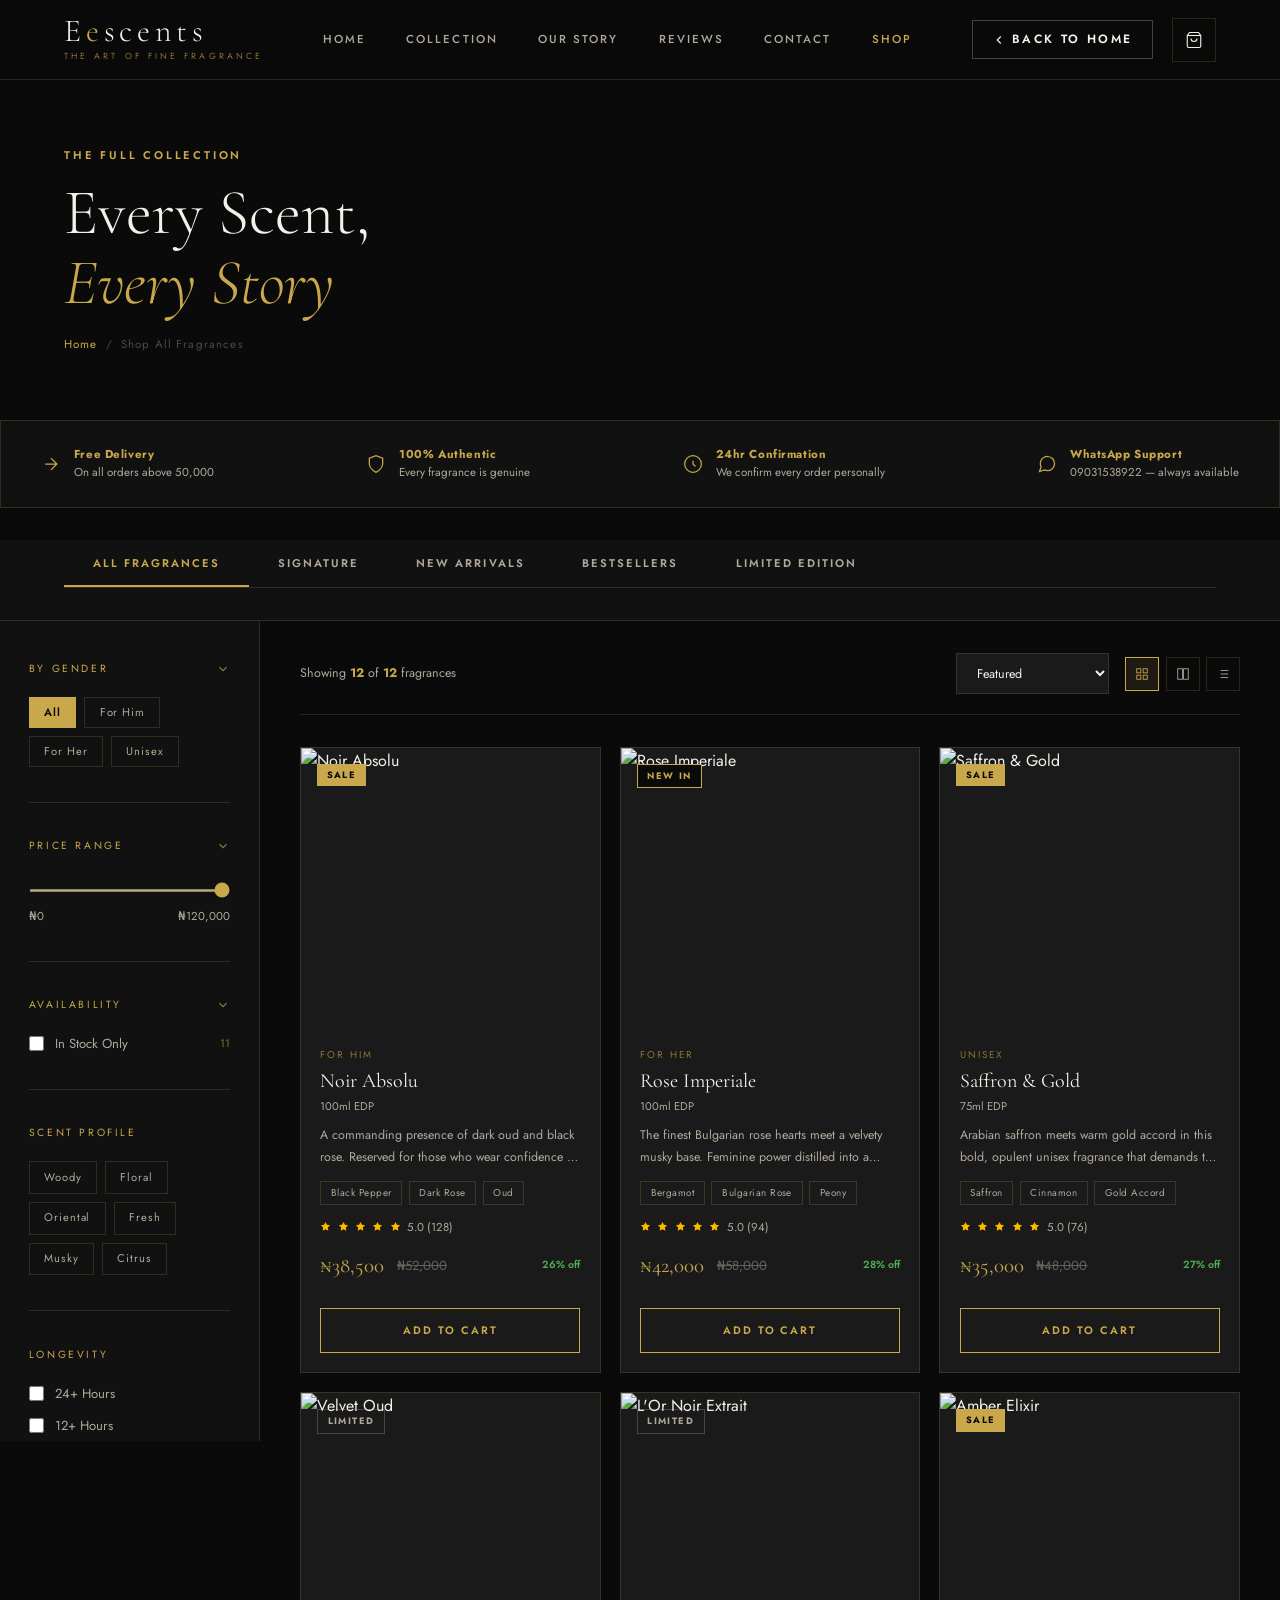
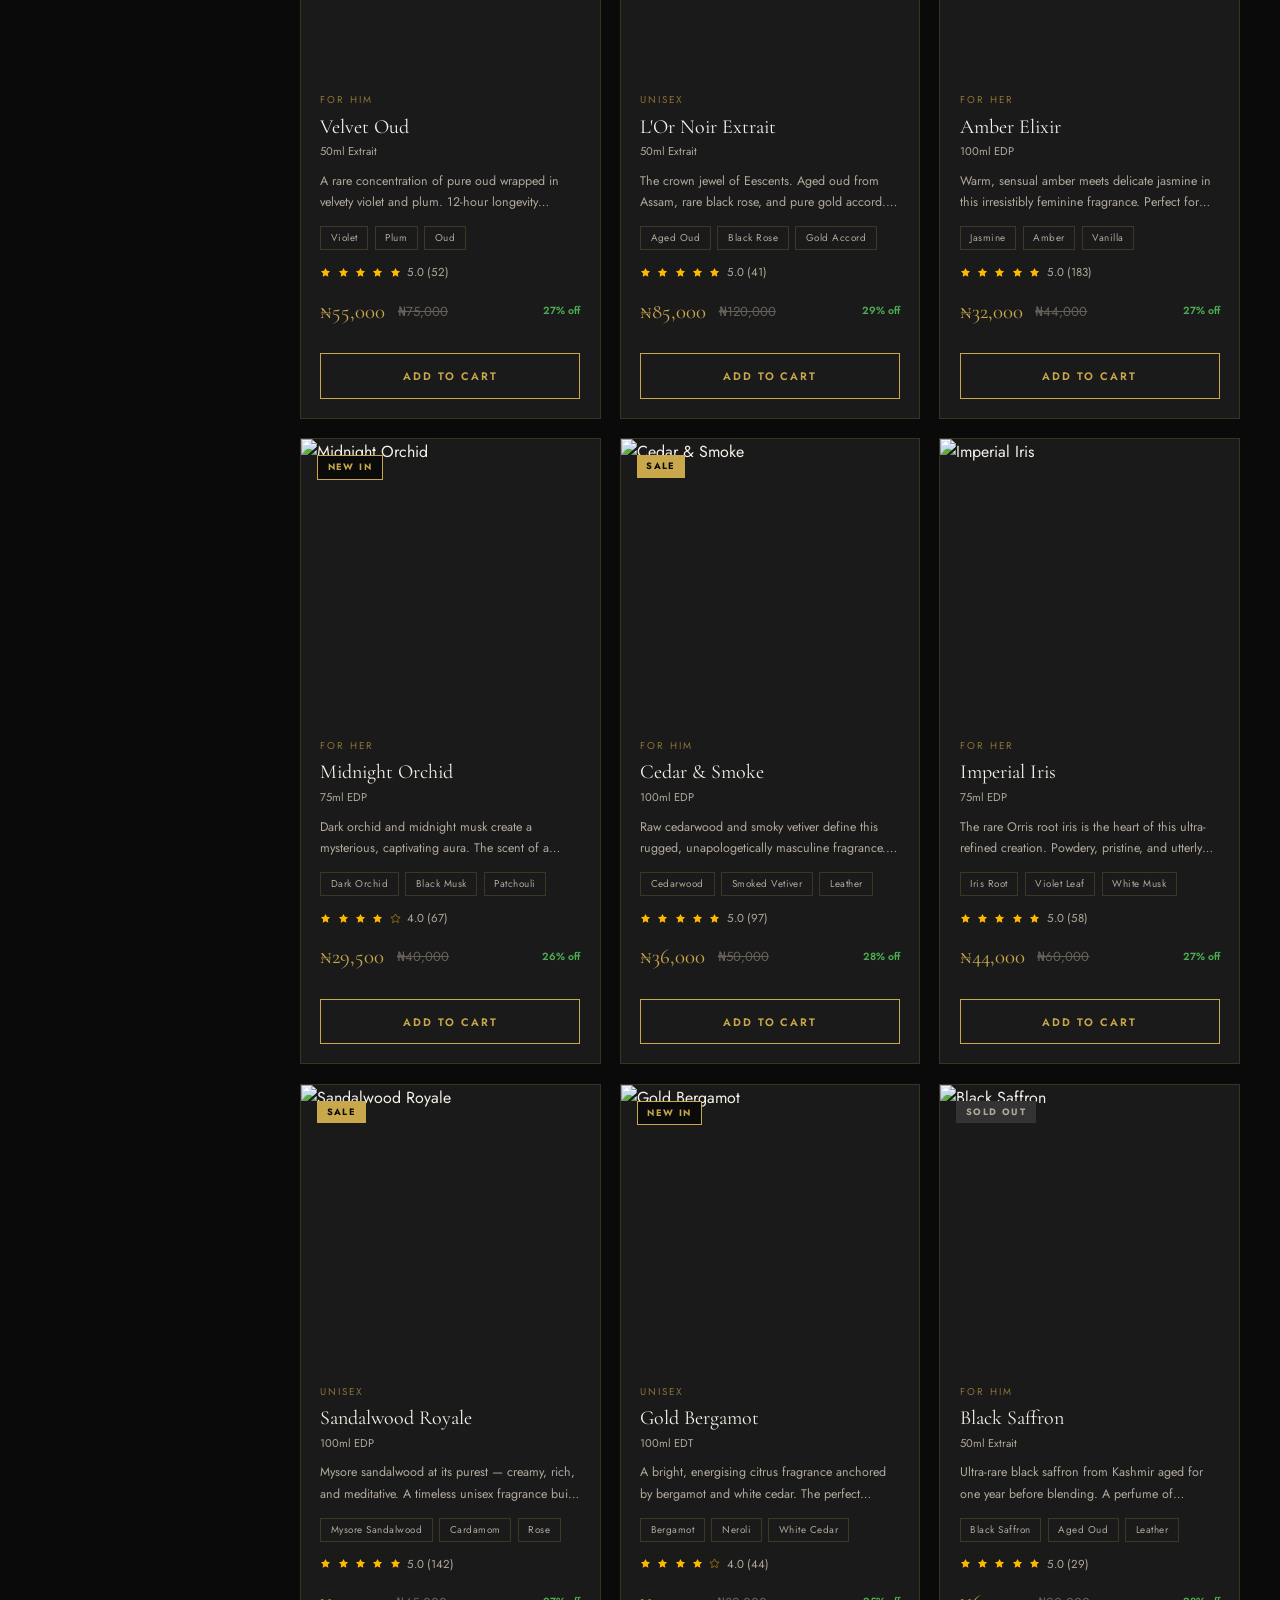
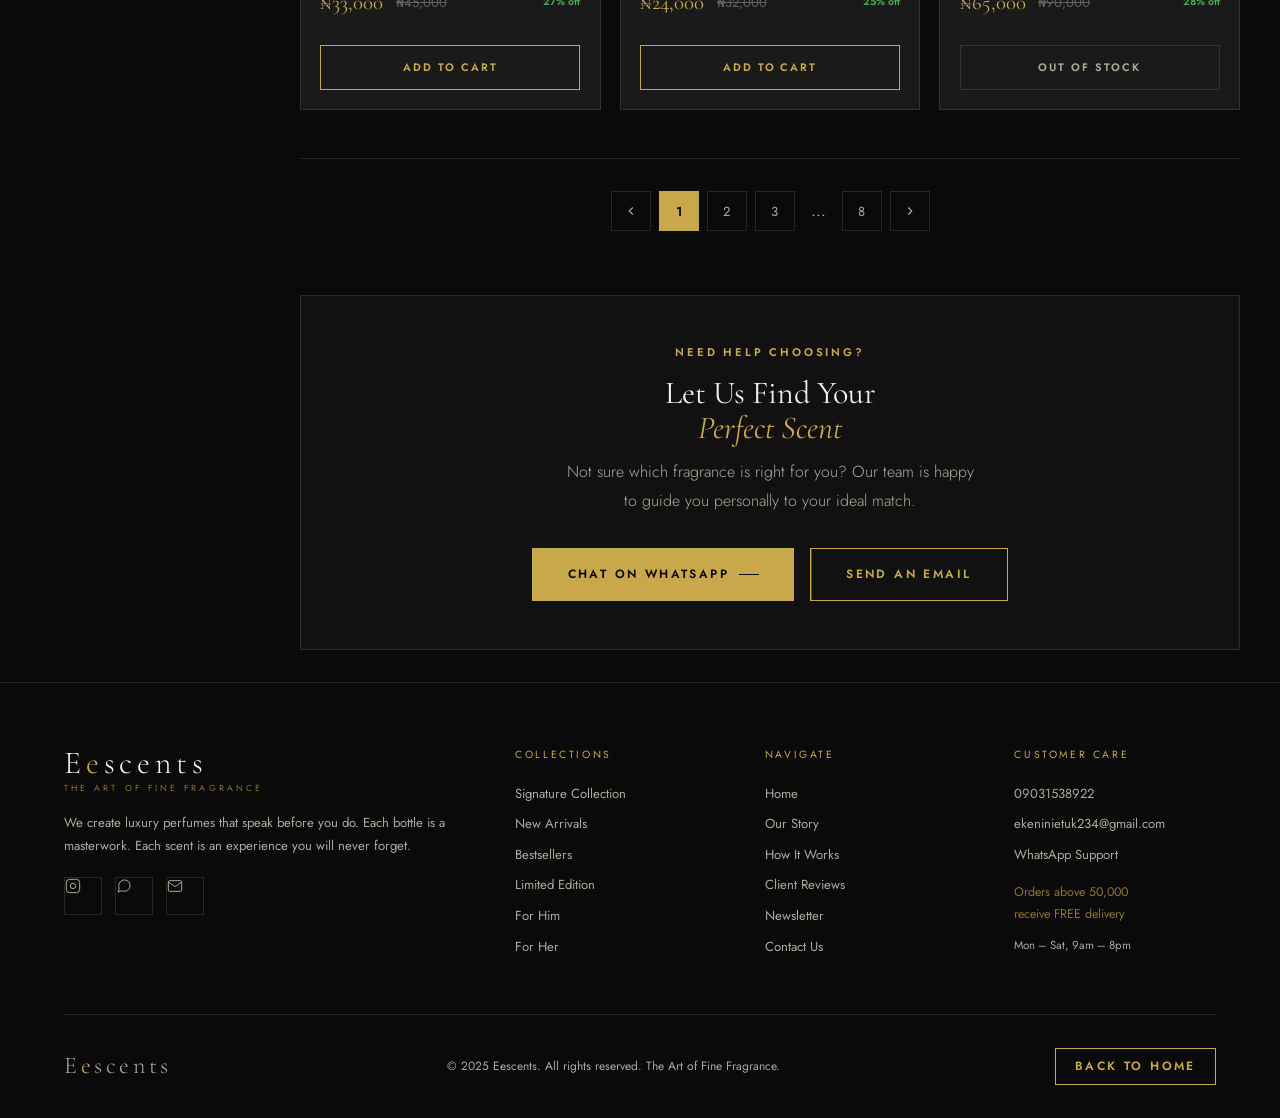
==== shop.html @ 3c784e1f "first commit" ====
<!DOCTYPE html>
<html lang="en">
<head>
  <meta charset="UTF-8">
  <meta name="viewport" content="width=device-width, initial-scale=1.0">
  <meta name="description" content="Shop Eescents — Browse our full collection of luxury perfumes. Filter by gender, collection, and price. Free delivery on orders above 50,000.">
  <title>Shop — Eescents Luxury Perfume House</title>
  <link rel="preconnect" href="https://fonts.googleapis.com">
  <link rel="stylesheet" href="style.css">
<link rel="stylesheet" href="shop.css">
</head>
<body>

<!-- ============================================================
  TOP NAVIGATION
  ============================================================ -->
<header class="shop-top-nav">
  <a href="index.html" class="nav-logo" style="text-decoration:none;">
    <div class="nav-logo-text">E<span>e</span>scents</div>
    <div class="nav-logo-tagline">The Art of Fine Fragrance</div>
  </a>

  <nav class="nav-links">
    <a href="index.html">Home</a>
    <a href="index.html#collection">Collection</a>
    <a href="index.html#about">Our Story</a>
    <a href="index.html#testimonials">Reviews</a>
    <a href="index.html#contact">Contact</a>
    <a href="shop.html" style="color:var(--gold);">Shop</a>
  </nav>

  <div class="nav-actions">
    <a href="index.html" class="btn btn-ghost" style="padding:0.55rem 1.2rem;">
      <span style="display:flex;align-items:center;gap:6px;">
        <svg style="width:14px;height:14px;stroke:currentColor;fill:none;stroke-width:2;" viewBox="0 0 24 24"><polyline points="15 18 9 12 15 6"/></svg>
        Back to Home
      </span>
    </a>
    <button class="cart-btn" aria-label="Open cart">
      <svg viewBox="0 0 24 24"><path d="M6 2L3 6v14a2 2 0 002 2h14a2 2 0 002-2V6l-3-4z"/><line x1="3" y1="6" x2="21" y2="6"/><path d="M16 10a4 4 0 01-8 0"/></svg>
      <span class="cart-count" id="cart-count-nav">0</span>
    </button>
    <button class="hamburger" id="hamburger" aria-label="Menu">
      <span></span><span></span><span></span>
    </button>
  </div>
</header>

<!-- Mobile Nav -->
<div class="mobile-nav-overlay" id="mobile-overlay"></div>
<nav class="mobile-nav" id="mobile-nav">
  <a href="index.html">Home</a>
  <a href="index.html#collection">Collection</a>
  <a href="index.html#about">Our Story</a>
  <a href="index.html#testimonials">Reviews</a>
  <a href="index.html#contact">Contact</a>
  <a href="index.html#newsletter">Newsletter</a>
</nav>

<!-- ============================================================
  SHOP HERO
  ============================================================ -->
<div class="shop-hero">
  <div class="shop-hero-img"></div>
  <div class="shop-hero-overlay"></div>
  <div class="shop-hero-content">
    <span class="label-text">The Full Collection</span>
    <h1 class="shop-hero-title">Every Scent,<br><em>Every Story</em></h1>
    <div class="breadcrumb">
      <a href="index.html">Home</a>
      <span>/</span>
      <span>Shop All Fragrances</span>
    </div>
  </div>
</div>

<!-- ============================================================
  PROMO STRIP
  ============================================================ -->
<div class="promo-strip reveal">
  <div class="promo-strip-item">
    <svg viewBox="0 0 24 24"><path d="M5 12h14M12 5l7 7-7 7"/></svg>
    <div>
      <strong>Free Delivery</strong>
      <span>On all orders above 50,000</span>
    </div>
  </div>
  <div class="promo-strip-item">
    <svg viewBox="0 0 24 24"><path d="M12 22s8-4 8-10V5l-8-3-8 3v7c0 6 8 10 8 10z"/></svg>
    <div>
      <strong>100% Authentic</strong>
      <span>Every fragrance is genuine</span>
    </div>
  </div>
  <div class="promo-strip-item">
    <svg viewBox="0 0 24 24"><circle cx="12" cy="12" r="10"/><path d="M12 8v4l3 3"/></svg>
    <div>
      <strong>24hr Confirmation</strong>
      <span>We confirm every order personally</span>
    </div>
  </div>
  <div class="promo-strip-item">
    <svg viewBox="0 0 24 24"><path d="M21 11.5a8.38 8.38 0 01-.9 3.8 8.5 8.5 0 01-7.6 4.7 8.38 8.38 0 01-3.8-.9L3 21l1.9-5.7a8.38 8.38 0 01-.9-3.8 8.5 8.5 0 014.7-7.6 8.38 8.38 0 013.8-.9h.5a8.48 8.48 0 018 8v.5z"/></svg>
    <div>
      <strong>WhatsApp Support</strong>
      <span>09031538922 — always available</span>
    </div>
  </div>
</div>

<!-- ============================================================
  COLLECTION TABS
  ============================================================ -->
<div style="padding:0 5%; background:var(--black-mid); border-bottom:1px solid var(--border);">
  <div class="collection-tabs">
    <button class="collection-tab active" data-col="all" onclick="setCollection('all')">All Fragrances</button>
    <button class="collection-tab" data-col="signature" onclick="setCollection('signature')">Signature</button>
    <button class="collection-tab" data-col="new" onclick="setCollection('new')">New Arrivals</button>
    <button class="collection-tab" data-col="bestsellers" onclick="setCollection('bestsellers')">Bestsellers</button>
    <button class="collection-tab" data-col="limited" onclick="setCollection('limited')">Limited Edition</button>
  </div>
</div>

<!-- ============================================================
  SHOP LAYOUT: SIDEBAR + MAIN
  ============================================================ -->
<div class="shop-layout">

  <!-- SIDEBAR FILTERS (Desktop) -->
  <aside class="shop-sidebar">

    <div class="filter-section">
      <div class="filter-title">
        By Gender
        <svg viewBox="0 0 24 24"><polyline points="6 9 12 15 18 9"/></svg>
      </div>
      <div class="filter-tags">
        <button class="filter-tag active" data-cat="all" onclick="setCategory('all')">All</button>
        <button class="filter-tag" data-cat="For Him" onclick="setCategory('For Him')">For Him</button>
        <button class="filter-tag" data-cat="For Her" onclick="setCategory('For Her')">For Her</button>
        <button class="filter-tag" data-cat="Unisex" onclick="setCategory('Unisex')">Unisex</button>
      </div>
    </div>

    <div class="filter-section">
      <div class="filter-title">
        Price Range
        <svg viewBox="0 0 24 24"><polyline points="6 9 12 15 18 9"/></svg>
      </div>
      <div class="price-range">
        <input type="range" id="price-range" min="0" max="120000" value="120000" step="1000">
        <div class="price-labels">
          <span>₦0</span>
          <span id="price-max-label">₦120,000</span>
        </div>
      </div>
    </div>

    <div class="filter-section">
      <div class="filter-title">
        Availability
        <svg viewBox="0 0 24 24"><polyline points="6 9 12 15 18 9"/></svg>
      </div>
      <div class="filter-list">
        <label class="filter-check">
          <input type="checkbox" id="filter-instock">
          In Stock Only
          <span class="count">11</span>
        </label>
      </div>
    </div>

    <div class="filter-section">
      <div class="filter-title">Scent Profile</div>
      <div class="filter-tags">
        <span class="filter-tag">Woody</span>
        <span class="filter-tag">Floral</span>
        <span class="filter-tag">Oriental</span>
        <span class="filter-tag">Fresh</span>
        <span class="filter-tag">Musky</span>
        <span class="filter-tag">Citrus</span>
      </div>
    </div>

    <div class="filter-section" style="border-bottom:none;">
      <div class="filter-title">Longevity</div>
      <div class="filter-list">
        <label class="filter-check"><input type="checkbox">24+ Hours</label>
        <label class="filter-check"><input type="checkbox">12+ Hours</label>
        <label class="filter-check"><input type="checkbox">8-12 Hours</label>
        <label class="filter-check"><input type="checkbox">4-8 Hours</label>
      </div>
    </div>

    <button class="clear-filters" onclick="resetFilters()">Clear All Filters</button>
  </aside>

  <!-- MAIN CONTENT -->
  <main class="shop-main">

    <!-- Toolbar -->
    <div class="shop-toolbar">
      <div style="display:flex;align-items:center;gap:1rem;">
        <button class="filter-toggle-btn" id="filter-toggle-btn">
          <svg viewBox="0 0 24 24"><line x1="4" y1="21" x2="4" y2="14"/><line x1="4" y1="10" x2="4" y2="3"/><line x1="12" y1="21" x2="12" y2="12"/><line x1="12" y1="8" x2="12" y2="3"/><line x1="20" y1="21" x2="20" y2="16"/><line x1="20" y1="12" x2="20" y2="3"/><line x1="1" y1="14" x2="7" y2="14"/><line x1="9" y1="8" x2="15" y2="8"/><line x1="17" y1="16" x2="23" y2="16"/></svg>
          Filters
        </button>
        <span class="results-count" id="results-count">Showing <strong>12</strong> fragrances</span>
      </div>
      <div class="toolbar-right">
        <select class="sort-select" id="sort-select">
          <option value="featured">Featured</option>
          <option value="price-asc">Price: Low to High</option>
          <option value="price-desc">Price: High to Low</option>
          <option value="rating">Top Rated</option>
          <option value="newest">Newest First</option>
        </select>
        <div class="view-toggle">
          <button class="view-btn active" data-view="grid" onclick="setViewMode('grid')" title="Grid view">
            <svg viewBox="0 0 24 24"><rect x="3" y="3" width="7" height="7"/><rect x="14" y="3" width="7" height="7"/><rect x="3" y="14" width="7" height="7"/><rect x="14" y="14" width="7" height="7"/></svg>
          </button>
          <button class="view-btn" data-view="two" onclick="setViewMode('two')" title="Two column">
            <svg viewBox="0 0 24 24"><rect x="3" y="3" width="8" height="18"/><rect x="13" y="3" width="8" height="18"/></svg>
          </button>
          <button class="view-btn" data-view="list" onclick="setViewMode('list')" title="List view">
            <svg viewBox="0 0 24 24"><line x1="8" y1="6" x2="21" y2="6"/><line x1="8" y1="12" x2="21" y2="12"/><line x1="8" y1="18" x2="21" y2="18"/><line x1="3" y1="6" x2="3.01" y2="6"/><line x1="3" y1="12" x2="3.01" y2="12"/><line x1="3" y1="18" x2="3.01" y2="18"/></svg>
          </button>
        </div>
      </div>
    </div>

    <!-- Product Grid -->
    <div class="shop-grid" id="shop-grid">
      <!-- Rendered by JS -->
    </div>

    <!-- Pagination -->
    <div class="pagination">
      <button class="page-btn arrow">
        <svg viewBox="0 0 24 24"><polyline points="15 18 9 12 15 6"/></svg>
      </button>
      <button class="page-btn active">1</button>
      <button class="page-btn">2</button>
      <button class="page-btn">3</button>
      <span style="color:var(--white-dim);padding:0 0.5rem;">...</span>
      <button class="page-btn">8</button>
      <button class="page-btn arrow">
        <svg viewBox="0 0 24 24"><polyline points="9 18 15 12 9 6"/></svg>
      </button>
    </div>

    <!-- Shop CTA Banner -->
    <div style="margin-top:4rem; background:var(--black-mid); border:1px solid var(--border); padding:3rem; text-align:center;" class="reveal">
      <span class="label-text" style="display:block;margin-bottom:0.8rem;">Need Help Choosing?</span>
      <h3 class="display-sm" style="margin-bottom:0.8rem;">Let Us Find Your<br><em style="font-style:italic;color:var(--gold);">Perfect Scent</em></h3>
      <p class="body-text" style="max-width:420px;margin:0 auto 2rem;">Not sure which fragrance is right for you? Our team is happy to guide you personally to your ideal match.</p>
      <div style="display:flex;gap:1rem;justify-content:center;flex-wrap:wrap;">
        <a href="https://wa.me/2349031538922" target="_blank" class="btn btn-gold btn-arrow"><span>Chat on WhatsApp</span></a>
        <a href="mailto:ekeninietuk234@gmail.com" class="btn btn-outline"><span>Send an Email</span></a>
      </div>
    </div>
  </main>
</div>

<!-- ============================================================
  MOBILE FILTER DRAWER
  ============================================================ -->
<div class="mobile-filter-overlay" id="mobile-filter-overlay"></div>
<div class="mobile-filter-drawer" id="mobile-filter-drawer">
  <button class="mobile-filter-close" id="mobile-filter-close">
    <svg viewBox="0 0 24 24"><line x1="18" y1="6" x2="6" y2="18"/><line x1="6" y1="6" x2="18" y2="18"/></svg>
  </button>

  <div class="filter-section">
    <div class="filter-title">By Gender</div>
    <div class="filter-tags">
      <button class="filter-tag active" data-cat="all" onclick="setCategory('all');closeMobileFilter()">All</button>
      <button class="filter-tag" data-cat="For Him" onclick="setCategory('For Him');closeMobileFilter()">For Him</button>
      <button class="filter-tag" data-cat="For Her" onclick="setCategory('For Her');closeMobileFilter()">For Her</button>
      <button class="filter-tag" data-cat="Unisex" onclick="setCategory('Unisex');closeMobileFilter()">Unisex</button>
    </div>
  </div>

  <div class="filter-section">
    <div class="filter-title">Price Range</div>
    <div class="price-range">
      <input type="range" min="0" max="120000" value="120000" step="1000"
        oninput="priceMax=+this.value;updatePriceLabel(+this.value);applyFilters()">
      <div class="price-labels">
        <span>₦0</span>
        <span id="price-max-label-mob">₦120,000</span>
      </div>
    </div>
  </div>

  <div class="filter-section">
    <div class="filter-title">Collection</div>
    <div class="filter-list">
      <label class="filter-check" onclick="setCollection('all');closeMobileFilter()">All Collections</label>
      <label class="filter-check" onclick="setCollection('signature');closeMobileFilter()">Signature</label>
      <label class="filter-check" onclick="setCollection('new');closeMobileFilter()">New Arrivals</label>
      <label class="filter-check" onclick="setCollection('bestsellers');closeMobileFilter()">Bestsellers</label>
      <label class="filter-check" onclick="setCollection('limited');closeMobileFilter()">Limited Edition</label>
    </div>
  </div>

  <button class="clear-filters" onclick="resetFilters();closeMobileFilter()">Clear All Filters</button>
  <button class="btn btn-gold" style="width:100%;margin-top:1rem;justify-content:center;" onclick="closeMobileFilter()">
    <span>View Results</span>
  </button>
</div>

<!-- ============================================================
  QUICK VIEW MODAL
  ============================================================ -->
<div class="quickview-overlay" id="quickview-overlay">
  <div class="quickview-box">
    <div class="quickview-img">
      <img id="qv-img" src="" alt="">
      <button class="quickview-close" id="quickview-close">
        <svg viewBox="0 0 24 24"><line x1="18" y1="6" x2="6" y2="18"/><line x1="6" y1="6" x2="18" y2="18"/></svg>
      </button>
    </div>
    <div class="quickview-info">
      <div class="quickview-category" id="qv-category"></div>
      <h2 class="quickview-name" id="qv-name"></h2>
      <div style="font-size:0.72rem;color:var(--white-dim);" id="qv-size"></div>
      <p class="quickview-desc" id="qv-desc"></p>

      <div>
        <div class="quickview-notes-title" style="margin-bottom:0.6rem;">Scent Notes</div>
        <div class="quickview-notes" id="qv-notes"></div>
      </div>

      <div style="display:flex;gap:2rem;font-size:0.78rem;color:var(--white-dim);">
        <div><strong style="color:var(--gold-dim);display:block;font-size:0.62rem;letter-spacing:0.15em;text-transform:uppercase;margin-bottom:0.2rem;">Longevity</strong><span id="qv-longevity"></span></div>
        <div><strong style="color:var(--gold-dim);display:block;font-size:0.62rem;letter-spacing:0.15em;text-transform:uppercase;margin-bottom:0.2rem;">Sillage</strong><span id="qv-sillage"></span></div>
      </div>

      <div id="qv-rating" style="display:flex;align-items:center;gap:4px;"></div>

      <div class="quickview-price-row">
        <span class="quickview-price" id="qv-price"></span>
        <span class="quickview-old-price" id="qv-old-price"></span>
        <span style="font-size:0.7rem;color:#4caf50;font-weight:600;" id="qv-discount"></span>
      </div>

      <div class="quickview-actions">
        <button id="qv-add-btn" class="btn btn-gold btn-arrow" style="width:100%;justify-content:center;"><span>Add to Cart</span></button>
        <a href="index.html#contact" class="btn btn-ghost" style="width:100%;justify-content:center;"><span>Ask About This Fragrance</span></a>
      </div>
    </div>
  </div>
</div>

<!-- ============================================================
  FOOTER
  ============================================================ -->
<footer>
  <div class="footer-top">
    <div class="footer-col">
      <div class="nav-logo" style="margin-bottom:1rem;">
        <div class="nav-logo-text">E<span>e</span>scents</div>
        <div class="nav-logo-tagline">The Art of Fine Fragrance</div>
      </div>
      <p>We create luxury perfumes that speak before you do. Each bottle is a masterwork. Each scent is an experience you will never forget.</p>
      <div class="footer-social" style="margin-top:1.2rem;">
        <a href="#" class="social-icon" aria-label="Instagram">
          <svg viewBox="0 0 24 24" style="width:16px;height:16px;stroke:var(--white-dim);fill:none;stroke-width:1.5;"><rect x="2" y="2" width="20" height="20" rx="5"/><path d="M16 11.37A4 4 0 1112.63 8 4 4 0 0116 11.37z"/><line x1="17.5" y1="6.5" x2="17.51" y2="6.5"/></svg>
        </a>
        <a href="https://wa.me/2349031538922" class="social-icon" aria-label="WhatsApp" target="_blank">
          <svg viewBox="0 0 24 24" style="width:16px;height:16px;stroke:var(--white-dim);fill:none;stroke-width:1.5;"><path d="M21 11.5a8.38 8.38 0 01-.9 3.8 8.5 8.5 0 01-7.6 4.7 8.38 8.38 0 01-3.8-.9L3 21l1.9-5.7a8.38 8.38 0 01-.9-3.8 8.5 8.5 0 014.7-7.6 8.38 8.38 0 013.8-.9h.5a8.48 8.48 0 018 8v.5z"/></svg>
        </a>
        <a href="mailto:ekeninietuk234@gmail.com" class="social-icon" aria-label="Email">
          <svg viewBox="0 0 24 24" style="width:16px;height:16px;stroke:var(--white-dim);fill:none;stroke-width:1.5;"><path d="M4 4h16c1.1 0 2 .9 2 2v12c0 1.1-.9 2-2 2H4c-1.1 0-2-.9-2-2V6c0-1.1.9-2 2-2z"/><polyline points="22,6 12,13 2,6"/></svg>
        </a>
      </div>
    </div>

    <div class="footer-col">
      <div class="footer-col-title">Collections</div>
      <a href="#" onclick="setCollection('signature')">Signature Collection</a>
      <a href="#" onclick="setCollection('new')">New Arrivals</a>
      <a href="#" onclick="setCollection('bestsellers')">Bestsellers</a>
      <a href="#" onclick="setCollection('limited')">Limited Edition</a>
      <a href="#" onclick="setCategory('For Him')">For Him</a>
      <a href="#" onclick="setCategory('For Her')">For Her</a>
    </div>

    <div class="footer-col">
      <div class="footer-col-title">Navigate</div>
      <a href="index.html">Home</a>
      <a href="index.html#about">Our Story</a>
      <a href="index.html#how-it-works">How It Works</a>
      <a href="index.html#testimonials">Client Reviews</a>
      <a href="index.html#newsletter">Newsletter</a>
      <a href="index.html#contact">Contact Us</a>
    </div>

    <div class="footer-col">
      <div class="footer-col-title">Customer Care</div>
      <a href="tel:09031538922">09031538922</a>
      <a href="mailto:ekeninietuk234@gmail.com">ekeninietuk234@gmail.com</a>
      <a href="https://wa.me/2349031538922" target="_blank">WhatsApp Support</a>
      <p style="margin-top:1rem;font-size:0.78rem;color:var(--gold-dim);">Orders above 50,000<br>receive FREE delivery</p>
      <p style="margin-top:0.6rem;font-size:0.72rem;color:var(--white-dim);">Mon – Sat, 9am – 8pm</p>
    </div>
  </div>

  <div class="footer-bottom">
    <span class="footer-logo-text">E<span>e</span>scents</span>
    <span>© 2025 Eescents. All rights reserved. The Art of Fine Fragrance.</span>
    <a href="index.html" class="btn btn-outline" style="padding:0.5rem 1.2rem;"><span>Back to Home</span></a>
  </div>
</footer>

<!-- ============================================================
  CART DRAWER
  ============================================================ -->
<div class="cart-overlay" id="cart-overlay"></div>
<div class="cart-drawer" id="cart-drawer">
  <div class="cart-header">
    <h2 class="cart-title">Your Cart</h2>
    <button class="cart-close" id="cart-close">
      <svg viewBox="0 0 24 24"><line x1="18" y1="6" x2="6" y2="18"/><line x1="6" y1="6" x2="18" y2="18"/></svg>
    </button>
  </div>
  <div class="cart-items" id="cart-items">
    <div class="cart-empty" id="cart-empty">
      Your cart is empty.<br>
      <span style="color:var(--gold);font-size:0.85rem;margin-top:0.5rem;display:inline-block;">Browse the collection above</span>
    </div>
  </div>
  <div class="cart-footer" id="cart-footer" style="display:none;">
    <div class="cart-subtotal">
      <span>Subtotal</span>
      <span id="cart-subtotal-val">₦0</span>
    </div>
    <div class="cart-total">
      <span class="cart-total-label">Total</span>
      <span class="cart-total-val" id="cart-total-val">₦0</span>
    </div>
    <div class="free-delivery-note" id="free-delivery-note" style="display:none;">
      Free delivery applied on this order
    </div>
    <button class="cart-checkout-btn" id="cart-checkout-btn">Proceed to Checkout</button>
  </div>
</div>

<!-- ============================================================
  CHECKOUT MODAL
  ============================================================ -->
<div class="modal-overlay" id="checkout-modal">
  <div class="modal-box">
    <div class="modal-header">
      <h2 class="modal-title">Complete Your Order</h2>
      <button class="modal-close" id="modal-close">
        <svg viewBox="0 0 24 24"><line x1="18" y1="6" x2="6" y2="18"/><line x1="6" y1="6" x2="18" y2="18"/></svg>
      </button>
    </div>
    <div class="modal-body">
      <div class="modal-section-title">Order Summary</div>
      <div class="modal-order-list" id="modal-order-list"></div>

      <div class="modal-section-title" style="margin-top:1.5rem;">Your Details</div>
      <div class="form-group" style="margin-bottom:1rem;">
        <label>Full Name *</label>
        <input type="text" id="checkout-name" placeholder="Your full name">
      </div>
      <div class="form-group" style="margin-bottom:1rem;">
        <label>Phone Number *</label>
        <input type="tel" id="checkout-phone" placeholder="e.g. 08012345678">
      </div>
      <div class="form-group" style="margin-bottom:1rem;">
        <label>State / Location *</label>
        <input type="text" id="checkout-location" placeholder="e.g. Lagos, Abuja, Port Harcourt">
      </div>
      <div class="form-group" style="margin-bottom:1.5rem;">
        <label>Delivery Address *</label>
        <textarea id="checkout-address" placeholder="Your full delivery address" style="min-height:80px;"></textarea>
      </div>

      <div class="modal-section-title">Payment Information</div>
      <div class="payment-box">
        <div class="payment-box-title">Transfer Payment To</div>
        <div class="payment-detail">Bank: <strong>Moniepoint</strong></div>
        <div class="payment-detail">Account Number: <strong>9031538922</strong></div>
        <div class="payment-detail">Account Name: <strong>David Isaac Akpan</strong></div>
        <p class="payment-note">After completing your transfer, click the button below. We will contact you immediately to confirm payment and arrange delivery.</p>
      </div>

      <button class="whatsapp-btn" id="submit-order-btn">
        <svg viewBox="0 0 24 24" xmlns="http://www.w3.org/2000/svg"><path d="M17.472 14.382c-.297-.149-1.758-.867-2.03-.967-.273-.099-.471-.148-.67.15-.197.297-.767.966-.94 1.164-.173.199-.347.223-.644.075-.297-.15-1.255-.463-2.39-1.475-.883-.788-1.48-1.761-1.653-2.059-.173-.297-.018-.458.13-.606.134-.133.298-.347.446-.52.149-.174.198-.298.298-.497.099-.198.05-.371-.025-.52-.075-.149-.669-1.612-.916-2.207-.242-.579-.487-.5-.669-.51-.173-.008-.371-.01-.57-.01-.198 0-.52.074-.792.372-.272.297-1.04 1.016-1.04 2.479 0 1.462 1.065 2.875 1.213 3.074.149.198 2.096 3.2 5.077 4.487.709.306 1.262.489 1.694.625.712.227 1.36.195 1.871.118.571-.085 1.758-.719 2.006-1.413.248-.694.248-1.289.173-1.413-.074-.124-.272-.198-.57-.347m-5.421 7.403h-.004a9.87 9.87 0 01-5.031-1.378l-.361-.214-3.741.982.998-3.648-.235-.374a9.86 9.86 0 01-1.51-5.26c.001-5.45 4.436-9.884 9.888-9.884 2.64 0 5.122 1.03 6.988 2.898a9.825 9.825 0 012.893 6.994c-.003 5.45-4.437 9.884-9.885 9.884m8.413-18.297A11.815 11.815 0 0012.05 0C5.495 0 .16 5.335.157 11.892c0 2.096.547 4.142 1.588 5.945L.057 24l6.305-1.654a11.882 11.882 0 005.683 1.448h.005c6.554 0 11.89-5.335 11.893-11.893a11.821 11.821 0 00-3.48-8.413z"/></svg>
        I Have Paid — Submit Order via WhatsApp
      </button>
    </div>
  </div>
</div>

<!-- BACK TO TOP -->
<button id="back-to-top" aria-label="Back to top">
  <svg viewBox="0 0 24 24"><polyline points="18 15 12 9 6 15"/></svg>
</button>

<script src="shop.js"></script>
<script>
  // Mobile nav (shared with index)
  const hamburger = document.getElementById('hamburger');
  const mobileNav = document.getElementById('mobile-nav');
  const mobileOverlay = document.getElementById('mobile-overlay');
  hamburger?.addEventListener('click', () => {
    hamburger.classList.toggle('open');
    mobileNav?.classList.toggle('open');
    mobileOverlay?.classList.toggle('show');
    document.body.style.overflow = mobileNav?.classList.contains('open') ? 'hidden' : '';
  });
  mobileOverlay?.addEventListener('click', () => {
    hamburger.classList.remove('open');
    mobileNav?.classList.remove('open');
    mobileOverlay?.classList.remove('show');
    document.body.style.overflow = '';
  });
</script>
</body>
</html>
---- style.css ----
/* ============================================================
   EESCENTS — LUXURY PERFUME BRAND
   Primary: #0A0A0A | Accent: #C9A84C
   Fonts: Cormorant Garamond (display) + Jost (body)
   ============================================================ */

@import url('https://fonts.googleapis.com/css2?family=Cormorant+Garamond:ital,wght@0,300;0,400;0,500;0,600;0,700;1,300;1,400;1,600&family=Jost:wght@300;400;500;600&display=swap');

/* ============================================================
   CSS VARIABLES
   ============================================================ */
:root {
  --black: #0A0A0A;
  --black-mid: #111111;
  --black-light: #1A1A1A;
  --black-surface: #222222;
  --gold: #C9A84C;
  --gold-light: #E2C97E;
  --gold-dim: #8C7235;
  --white: #F5F0E8;
  --white-dim: #B0A89A;
  --border: rgba(201,168,76,0.18);
  --border-hover: rgba(201,168,76,0.45);
  --font-display: 'Cormorant Garamond', Georgia, serif;
  --font-body: 'Jost', sans-serif;
  --transition: all 0.4s cubic-bezier(0.25, 0.46, 0.45, 0.94);
  --transition-fast: all 0.2s ease;
  --shadow: 0 20px 60px rgba(0,0,0,0.6);
  --shadow-gold: 0 0 40px rgba(201,168,76,0.15);
  --radius: 2px;
}

/* ============================================================
   RESET & BASE
   ============================================================ */
*, *::before, *::after { margin: 0; padding: 0; box-sizing: border-box; }

html { scroll-behavior: smooth; font-size: 16px; }

body {
  font-family: var(--font-body);
  background: var(--black);
  color: var(--white);
  overflow-x: hidden;
  cursor: none;
  line-height: 1.6;
}

a { color: inherit; text-decoration: none; }
img { display: block; max-width: 100%; }
button { cursor: none; font-family: var(--font-body); border: none; background: none; }
input, textarea { font-family: var(--font-body); }
ul { list-style: none; }

::selection { background: var(--gold); color: var(--black); }

/* ============================================================
   CUSTOM CURSOR
   ============================================================ */
.cursor-dot {
  width: 6px; height: 6px;
  background: var(--gold);
  border-radius: 50%;
  position: fixed; top: 0; left: 0;
  pointer-events: none; z-index: 9999;
  transform: translate(-50%, -50%);
  transition: width 0.2s, height 0.2s, background 0.2s;
}
.cursor-ring {
  width: 32px; height: 32px;
  border: 1px solid rgba(201,168,76,0.5);
  border-radius: 50%;
  position: fixed; top: 0; left: 0;
  pointer-events: none; z-index: 9998;
  transform: translate(-50%, -50%);
  transition: width 0.3s, height 0.3s, border-color 0.3s;
  transition: transform 0.1s linear;
}
body:hover .cursor-dot { opacity: 1; }
.cursor-expand .cursor-ring { width: 48px; height: 48px; border-color: var(--gold); }
.cursor-expand .cursor-dot { width: 4px; height: 4px; }

/* ============================================================
   SCROLLBAR
   ============================================================ */
::-webkit-scrollbar { width: 3px; }
::-webkit-scrollbar-track { background: var(--black); }
::-webkit-scrollbar-thumb { background: var(--gold-dim); }

/* ============================================================
   TYPOGRAPHY
   ============================================================ */
h1, h2, h3, h4 { font-family: var(--font-display); font-weight: 400; line-height: 1.1; }

.display-xl { font-size: clamp(3.5rem, 8vw, 7rem); letter-spacing: -0.02em; }
.display-lg { font-size: clamp(2.5rem, 5vw, 4.5rem); letter-spacing: -0.01em; }
.display-md { font-size: clamp(1.8rem, 3.5vw, 3rem); }
.display-sm { font-size: clamp(1.4rem, 2.5vw, 2.2rem); }

.label-text {
  font-family: var(--font-body);
  font-size: 0.7rem;
  font-weight: 600;
  letter-spacing: 0.25em;
  text-transform: uppercase;
  color: var(--gold);
}
.body-text { font-size: 1rem; font-weight: 300; color: var(--white-dim); line-height: 1.8; }
.body-text-sm { font-size: 0.875rem; font-weight: 300; color: var(--white-dim); }

/* ============================================================
   GOLD LINE ACCENT
   ============================================================ */
.gold-line {
  width: 60px; height: 1px;
  background: linear-gradient(90deg, var(--gold), transparent);
  display: block; margin-bottom: 1.5rem;
}
.gold-line-center {
  width: 60px; height: 1px;
  background: var(--gold);
  display: block; margin: 0 auto 1.5rem;
}

/* ============================================================
   BUTTONS
   ============================================================ */
.btn {
  display: inline-flex; align-items: center; gap: 10px;
  font-family: var(--font-body);
  font-size: 0.75rem; font-weight: 600;
  letter-spacing: 0.2em; text-transform: uppercase;
  padding: 1rem 2.2rem;
  transition: var(--transition);
  position: relative; overflow: hidden;
  cursor: none;
}

.btn-gold {
  background: var(--gold);
  color: var(--black);
}
.btn-gold::before {
  content: '';
  position: absolute; inset: 0;
  background: var(--gold-light);
  transform: translateX(-100%);
  transition: transform 0.4s cubic-bezier(0.25, 0.46, 0.45, 0.94);
}
.btn-gold:hover::before { transform: translateX(0); }
.btn-gold:hover { color: var(--black); transform: translateY(-2px); box-shadow: 0 12px 40px rgba(201,168,76,0.35); }
.btn-gold span { position: relative; z-index: 1; }

.btn-outline {
  background: transparent;
  color: var(--gold);
  border: 1px solid var(--gold);
}
.btn-outline::before {
  content: '';
  position: absolute; inset: 0;
  background: var(--gold);
  transform: translateX(-100%);
  transition: transform 0.4s cubic-bezier(0.25, 0.46, 0.45, 0.94);
}
.btn-outline:hover::before { transform: translateX(0); }
.btn-outline:hover { color: var(--black); transform: translateY(-2px); }
.btn-outline span { position: relative; z-index: 1; }

.btn-ghost {
  background: transparent;
  color: var(--white);
  border: 1px solid rgba(245,240,232,0.25);
}
.btn-ghost:hover { border-color: var(--gold); color: var(--gold); transform: translateY(-2px); }

.btn-arrow::after {
  content: '';
  display: inline-block;
  width: 20px; height: 1px;
  background: currentColor;
  transition: width 0.3s ease;
  position: relative; z-index: 1;
}
.btn-arrow:hover::after { width: 30px; }

/* ============================================================
   NAVIGATION
   ============================================================ */
#navbar {
  position: fixed; top: 0; left: 0; width: 100%; z-index: 1000;
  padding: 1.4rem 5%;
  display: flex; align-items: center; justify-content: space-between;
  transition: var(--transition);
}
#navbar.scrolled {
  background: rgba(10,10,10,0.97);
  padding: 1rem 5%;
  border-bottom: 1px solid var(--border);
  backdrop-filter: blur(12px);
}

.nav-logo {
  display: flex; flex-direction: column; align-items: flex-start;
}
.nav-logo-text {
  font-family: var(--font-display);
  font-size: 2rem;
  font-weight: 300;
  letter-spacing: 0.15em;
  color: var(--white);
  line-height: 1;
}
.nav-logo-text span { color: var(--gold); }
.nav-logo-tagline {
  font-family: var(--font-body);
  font-size: 0.55rem;
  letter-spacing: 0.35em;
  text-transform: uppercase;
  color: var(--gold-dim);
  margin-top: 2px;
}

.nav-links {
  display: flex; align-items: center; gap: 2.5rem;
}
.nav-links a {
  font-size: 0.72rem; font-weight: 500;
  letter-spacing: 0.18em; text-transform: uppercase;
  color: var(--white-dim);
  position: relative; transition: color 0.3s;
}
.nav-links a::after {
  content: '';
  position: absolute; bottom: -4px; left: 0;
  width: 0; height: 1px;
  background: var(--gold);
  transition: width 0.3s ease;
}
.nav-links a:hover { color: var(--gold); }
.nav-links a:hover::after { width: 100%; }

.nav-actions {
  display: flex; align-items: center; gap: 1.2rem;
}

.cart-btn {
  position: relative;
  width: 44px; height: 44px;
  display: flex; align-items: center; justify-content: center;
  border: 1px solid var(--border);
  transition: var(--transition);
  cursor: none;
}
.cart-btn:hover { border-color: var(--gold); }
.cart-btn svg { width: 18px; height: 18px; stroke: var(--white); fill: none; stroke-width: 1.5; }
.cart-count {
  position: absolute; top: -6px; right: -6px;
  width: 18px; height: 18px;
  background: var(--gold); color: var(--black);
  border-radius: 50%;
  font-size: 0.65rem; font-weight: 700;
  display: flex; align-items: center; justify-content: center;
  opacity: 0; transform: scale(0);
  transition: var(--transition-fast);
}
.cart-count.show { opacity: 1; transform: scale(1); }

.hamburger {
  display: none;
  flex-direction: column; gap: 5px;
  width: 28px; cursor: none; padding: 4px 0;
}
.hamburger span {
  display: block; width: 100%; height: 1px;
  background: var(--white);
  transition: var(--transition);
  transform-origin: left center;
}
.hamburger.open span:nth-child(1) { transform: rotate(45deg); }
.hamburger.open span:nth-child(2) { opacity: 0; transform: scaleX(0); }
.hamburger.open span:nth-child(3) { transform: rotate(-45deg); }

/* Mobile Nav */
.mobile-nav {
  display: none;
  position: fixed; top: 0; right: -100%; width: 80%; max-width: 340px; height: 100vh;
  background: var(--black-mid);
  border-left: 1px solid var(--border);
  z-index: 999; padding: 7rem 2.5rem 3rem;
  flex-direction: column; gap: 2rem;
  transition: right 0.45s cubic-bezier(0.25, 0.46, 0.45, 0.94);
}
.mobile-nav.open { right: 0; }
.mobile-nav a {
  font-family: var(--font-display); font-size: 1.8rem; font-weight: 300;
  color: var(--white); transition: color 0.3s;
  border-bottom: 1px solid var(--border); padding-bottom: 1rem;
}
.mobile-nav a:hover { color: var(--gold); }
.mobile-nav-overlay {
  display: none; position: fixed; inset: 0;
  background: rgba(0,0,0,0.7); z-index: 998;
}
.mobile-nav-overlay.show { display: block; }

/* ============================================================
   TICKER TAPE
   ============================================================ */
.ticker-wrap {
  overflow: hidden; background: var(--black-mid);
  border-top: 1px solid var(--border);
  border-bottom: 1px solid var(--border);
  padding: 0.75rem 0;
}
.ticker-wrap.gold-ticker { background: var(--gold); }
.ticker-wrap.gold-ticker .ticker-item { color: var(--black); }
.ticker-wrap.gold-ticker .ticker-sep { color: var(--black); opacity: 0.4; }

.ticker-track {
  display: flex; align-items: center;
  animation: tickerScroll 30s linear infinite;
  white-space: nowrap;
}
.ticker-track:hover { animation-play-state: paused; }
.ticker-track-fast { animation-duration: 20s; }

.ticker-item {
  font-family: var(--font-body);
  font-size: 0.72rem; font-weight: 500;
  letter-spacing: 0.2em; text-transform: uppercase;
  color: var(--white-dim); padding: 0 2.5rem;
  flex-shrink: 0;
}
.ticker-sep { color: var(--gold); padding: 0 0.5rem; opacity: 0.7; flex-shrink: 0; }

@keyframes tickerScroll {
  0% { transform: translateX(0); }
  100% { transform: translateX(-50%); }
}

/* ============================================================
   HERO SLIDER
   ============================================================ */
#hero {
  position: relative; width: 100%; height: 100vh;
  min-height: 700px; overflow: hidden;
}

.hero-slide {
  position: absolute; inset: 0;
  opacity: 0; transition: opacity 1.2s cubic-bezier(0.4, 0, 0.2, 1);
}
.hero-slide.active { opacity: 1; }

.hero-slide-img {
  position: absolute; inset: 0;
  background-size: cover; background-position: center;
  transform: scale(1.08);
  transition: transform 8s cubic-bezier(0.25, 0.46, 0.45, 0.94);
}
.hero-slide.active .hero-slide-img { transform: scale(1); }

.hero-overlay {
  position: absolute; inset: 0;
  background: linear-gradient(105deg, rgba(10,10,10,0.82) 0%, rgba(10,10,10,0.4) 60%, transparent 100%);
}
.hero-overlay-bottom {
  position: absolute; bottom: 0; left: 0; right: 0; height: 35%;
  background: linear-gradient(to top, var(--black), transparent);
}

.hero-content {
  position: absolute; top: 50%; left: 8%;
  transform: translateY(-50%);
  max-width: 680px;
  opacity: 0; transform: translateY(calc(-50% + 40px));
  transition: opacity 0.9s ease 0.4s, transform 0.9s ease 0.4s;
}
.hero-slide.active .hero-content { opacity: 1; transform: translateY(-50%); }

.hero-label { margin-bottom: 1.2rem; }
.hero-title {
  font-family: var(--font-display);
  font-size: clamp(3.2rem, 7vw, 6.5rem);
  font-weight: 300; line-height: 1.0;
  color: var(--white);
  margin-bottom: 1.5rem;
}
.hero-title em { font-style: italic; color: var(--gold); }
.hero-subtitle {
  font-size: 1rem; font-weight: 300;
  color: rgba(245,240,232,0.8);
  margin-bottom: 2.5rem;
  max-width: 420px; line-height: 1.8;
}
.hero-cta { display: flex; gap: 1rem; flex-wrap: wrap; }

/* Slider Controls */
.hero-controls {
  position: absolute; bottom: 3rem; left: 8%;
  display: flex; align-items: center; gap: 1.5rem; z-index: 10;
}
.hero-dots { display: flex; gap: 0.6rem; }
.hero-dot {
  width: 24px; height: 2px;
  background: rgba(201,168,76,0.35);
  transition: var(--transition); cursor: none;
}
.hero-dot.active { background: var(--gold); width: 40px; }

.hero-arrows {
  position: absolute; right: 5%; top: 50%; transform: translateY(-50%);
  display: flex; flex-direction: column; gap: 0.8rem; z-index: 10;
}
.hero-arrow {
  width: 48px; height: 48px;
  border: 1px solid rgba(201,168,76,0.3);
  display: flex; align-items: center; justify-content: center;
  cursor: none; transition: var(--transition);
  background: rgba(10,10,10,0.4); backdrop-filter: blur(4px);
}
.hero-arrow:hover { border-color: var(--gold); background: rgba(201,168,76,0.1); }
.hero-arrow svg { width: 16px; height: 16px; stroke: var(--white); fill: none; stroke-width: 1.5; }

/* Scroll indicator */
.scroll-indicator {
  position: absolute; bottom: 3rem; left: 50%; transform: translateX(-50%);
  display: flex; flex-direction: column; align-items: center; gap: 0.5rem;
}
.scroll-indicator span { font-size: 0.62rem; letter-spacing: 0.25em; text-transform: uppercase; color: var(--white-dim); }
.scroll-line {
  width: 1px; height: 50px;
  background: linear-gradient(to bottom, var(--gold), transparent);
  animation: scrollPulse 2s ease-in-out infinite;
}
@keyframes scrollPulse { 0%,100%{opacity:0.4;transform:scaleY(0.8)} 50%{opacity:1;transform:scaleY(1)} }

/* ============================================================
   SECTIONS — SHARED
   ============================================================ */
section { padding: 7rem 5%; position: relative; }
.section-header { margin-bottom: 4rem; }
.section-header-center { text-align: center; }
.section-header-center .gold-line { margin-left: auto; margin-right: auto; }

/* Section CTA */
.section-cta { margin-top: 3.5rem; text-align: center; }

/* ============================================================
   BRAND STATEMENT
   ============================================================ */
#brand-statement {
  padding: 5rem 5%;
  text-align: center;
  background: var(--black-mid);
  border-top: 1px solid var(--border);
  border-bottom: 1px solid var(--border);
}
.brand-manifesto {
  font-family: var(--font-display);
  font-size: clamp(1.6rem, 3.5vw, 3rem);
  font-weight: 300; font-style: italic;
  color: var(--white);
  max-width: 800px; margin: 0 auto;
  line-height: 1.5;
}
.brand-manifesto strong { color: var(--gold); font-style: normal; font-weight: 400; }

/* ============================================================
   FEATURED COLLECTION
   ============================================================ */
#collection { background: var(--black); }

.collection-grid {
  display: grid;
  grid-template-columns: repeat(auto-fill, minmax(280px, 1fr));
  gap: 1.5rem;
}

.product-card {
  background: var(--black-light);
  border: 1px solid var(--border);
  position: relative; overflow: hidden;
  transition: var(--transition);
  cursor: none;
}
.product-card:hover { border-color: rgba(201,168,76,0.4); transform: translateY(-6px); box-shadow: var(--shadow); }

.product-badge {
  position: absolute; top: 1rem; left: 1rem; z-index: 2;
  background: var(--gold); color: var(--black);
  font-size: 0.6rem; font-weight: 700;
  letter-spacing: 0.15em; text-transform: uppercase;
  padding: 0.3rem 0.7rem;
}
.badge-new { background: var(--black); color: var(--gold); border: 1px solid var(--gold); }

.product-img-wrap {
  height: 320px; overflow: hidden; position: relative;
}
.product-img-wrap img {
  width: 100%; height: 100%; object-fit: cover;
  transition: transform 0.7s cubic-bezier(0.25, 0.46, 0.45, 0.94);
}
.product-card:hover .product-img-wrap img { transform: scale(1.06); }

.product-hover-overlay {
  position: absolute; inset: 0;
  background: rgba(10,10,10,0.6);
  display: flex; align-items: center; justify-content: center;
  opacity: 0; transition: opacity 0.4s;
}
.product-card:hover .product-hover-overlay { opacity: 1; }
.product-scent-notes {
  font-size: 0.75rem; letter-spacing: 0.1em;
  color: var(--white); text-align: center; padding: 1rem;
  font-style: italic;
}

.product-info { padding: 1.5rem; }
.product-name {
  font-family: var(--font-display);
  font-size: 1.4rem; font-weight: 400;
  margin-bottom: 0.3rem;
}
.product-size { font-size: 0.72rem; color: var(--white-dim); letter-spacing: 0.1em; margin-bottom: 0.8rem; }
.product-desc { font-size: 0.82rem; color: var(--white-dim); margin-bottom: 1.2rem; line-height: 1.7; }

.product-price-row {
  display: flex; align-items: center; gap: 0.8rem; margin-bottom: 1.2rem;
}
.product-price {
  font-family: var(--font-display); font-size: 1.4rem; font-weight: 500; color: var(--gold);
}
.product-price-old {
  font-size: 0.9rem; color: var(--white-dim);
  text-decoration: line-through; opacity: 0.6;
}

.add-to-cart {
  width: 100%; padding: 0.85rem;
  background: transparent; color: var(--gold);
  border: 1px solid var(--gold);
  font-size: 0.7rem; font-weight: 600;
  letter-spacing: 0.18em; text-transform: uppercase;
  transition: var(--transition); cursor: none;
  position: relative; overflow: hidden;
}
.add-to-cart::before {
  content: ''; position: absolute; inset: 0;
  background: var(--gold); transform: scaleX(0); transform-origin: left;
  transition: transform 0.4s cubic-bezier(0.25, 0.46, 0.45, 0.94);
}
.add-to-cart:hover::before { transform: scaleX(1); }
.add-to-cart span { position: relative; z-index: 1; }
.add-to-cart:hover span { color: var(--black); }
.add-to-cart:hover { color: var(--black); }

/* ============================================================
   SIGNATURE SECTION
   ============================================================ */
#signature {
  background: var(--black-mid);
  border-top: 1px solid var(--border);
}
.signature-inner {
  display: grid; grid-template-columns: 1fr 1fr;
  gap: 5rem; align-items: center;
}
.signature-img-wrap {
  position: relative; height: 600px;
}
.signature-img-wrap img {
  width: 100%; height: 100%; object-fit: cover;
}
.signature-img-frame {
  position: absolute; bottom: -1.5rem; right: -1.5rem;
  width: 100%; height: 100%;
  border: 1px solid var(--gold);
  z-index: -1;
}
.signature-content { padding: 2rem 0; }
.signature-quote {
  font-family: var(--font-display);
  font-size: clamp(1.4rem, 2.5vw, 2.2rem);
  font-weight: 300; font-style: italic;
  color: var(--white); margin: 1.5rem 0;
  line-height: 1.5; border-left: 2px solid var(--gold);
  padding-left: 1.5rem;
}
.signature-price-block { margin: 2rem 0; }
.sig-price { font-family: var(--font-display); font-size: 2.5rem; color: var(--gold); }
.sig-price-old { font-size: 1rem; color: var(--white-dim); text-decoration: line-through; }

/* ============================================================
   HOW IT WORKS
   ============================================================ */
#how-it-works { background: var(--black); }
.how-it-works-img {
  width: 100%; height: 280px; object-fit: cover;
  margin-bottom: 4rem;
  border: 1px solid var(--border);
}
.steps-grid {
  display: grid; grid-template-columns: repeat(3, 1fr);
  gap: 3rem; position: relative;
}
.steps-grid::before {
  content: '';
  position: absolute; top: 2.5rem; left: 20%; right: 20%; height: 1px;
  background: linear-gradient(90deg, transparent, var(--gold), transparent);
  z-index: 0;
}
.step-item { text-align: center; position: relative; z-index: 1; }
.step-num {
  font-family: var(--font-display);
  font-size: 3.5rem; font-weight: 300;
  color: var(--gold); opacity: 0.25; line-height: 1;
  margin-bottom: 1rem;
}
.step-icon {
  width: 60px; height: 60px;
  border: 1px solid var(--border);
  display: flex; align-items: center; justify-content: center;
  margin: 0 auto 1.5rem;
  background: var(--black-mid);
  transition: var(--transition);
}
.step-item:hover .step-icon { border-color: var(--gold); background: rgba(201,168,76,0.05); }
.step-icon svg { width: 24px; height: 24px; stroke: var(--gold); fill: none; stroke-width: 1.2; }
.step-title { font-family: var(--font-display); font-size: 1.4rem; margin-bottom: 0.8rem; }
.step-desc { font-size: 0.85rem; color: var(--white-dim); line-height: 1.8; }

/* ============================================================
   TESTIMONIALS
   ============================================================ */
#testimonials { background: var(--black-mid); border-top: 1px solid var(--border); }

.testimonials-grid {
  display: grid; grid-template-columns: repeat(3, 1fr);
  gap: 1.5rem; margin-bottom: 3rem;
}

.testimonial-card {
  background: var(--black-light);
  border: 1px solid var(--border);
  padding: 2rem; transition: var(--transition);
  position: relative;
}
.testimonial-card:hover { border-color: rgba(201,168,76,0.4); transform: translateY(-4px); }

.google-badge {
  display: flex; align-items: center; gap: 0.5rem;
  margin-bottom: 1.2rem;
}
.google-badge svg { width: 18px; height: 18px; }
.google-badge span { font-size: 0.65rem; color: var(--white-dim); letter-spacing: 0.1em; text-transform: uppercase; }

.stars { display: flex; gap: 3px; margin-bottom: 1rem; }
.stars svg { width: 14px; height: 14px; fill: #FFB800; stroke: none; }

.review-text {
  font-size: 0.9rem; color: var(--white-dim);
  font-style: italic; line-height: 1.8; margin-bottom: 1.5rem;
}
.reviewer {
  display: flex; align-items: center; gap: 1rem;
  border-top: 1px solid var(--border); padding-top: 1.2rem;
}
.reviewer-avatar {
  width: 44px; height: 44px; border-radius: 50%;
  overflow: hidden; border: 2px solid var(--border);
  flex-shrink: 0;
}
.reviewer-avatar img { width: 100%; height: 100%; object-fit: cover; }
.reviewer-info {}
.reviewer-name { font-size: 0.85rem; font-weight: 600; margin-bottom: 0.1rem; }
.reviewer-location { font-size: 0.72rem; color: var(--white-dim); }
.reviewer-date { font-size: 0.68rem; color: var(--gold-dim); margin-top: 0.1rem; }

/* Comment Form */
.comment-form-wrap {
  background: var(--black-light);
  border: 1px solid var(--border);
  padding: 2.5rem; margin-top: 2rem;
}
.comment-form-title {
  font-family: var(--font-display); font-size: 1.6rem;
  margin-bottom: 1.5rem; color: var(--white);
}
.form-row { display: grid; grid-template-columns: 1fr 1fr; gap: 1rem; margin-bottom: 1rem; }
.form-group { display: flex; flex-direction: column; gap: 0.4rem; }
.form-group label { font-size: 0.65rem; letter-spacing: 0.2em; text-transform: uppercase; color: var(--gold-dim); }
.form-group input, .form-group textarea, .form-group select {
  background: var(--black);
  border: 1px solid var(--border);
  color: var(--white); padding: 0.9rem 1rem;
  font-size: 0.85rem; transition: border-color 0.3s;
  outline: none;
}
.form-group input:focus, .form-group textarea:focus { border-color: var(--gold); }
.form-group textarea { resize: vertical; min-height: 100px; }
.star-rating { display: flex; gap: 0.5rem; flex-direction: row-reverse; justify-content: flex-end; }
.star-rating input { display: none; }
.star-rating label { cursor: none; font-size: 1.4rem; color: var(--white-dim); transition: color 0.2s; }
.star-rating input:checked ~ label,
.star-rating label:hover,
.star-rating label:hover ~ label { color: #FFB800; }

/* ============================================================
   ABOUT / FOUNDER
   ============================================================ */
#about { background: var(--black); }
.about-inner {
  display: grid; grid-template-columns: 1fr 1.3fr;
  gap: 5rem; align-items: center;
}
.about-img-wrap { position: relative; }
.about-img {
  width: 100%; height: 550px; object-fit: cover;
}
.about-img-badge {
  position: absolute; bottom: -1px; right: -1px;
  background: var(--gold); color: var(--black);
  padding: 1.5rem 2rem;
  font-family: var(--font-display);
  font-size: 1.2rem; font-style: italic;
}
.about-img-badge strong { display: block; font-size: 2rem; font-style: normal; }
.trust-badges {
  display: flex; gap: 1.5rem; flex-wrap: wrap;
  margin-top: 2rem;
}
.trust-badge {
  display: flex; align-items: center; gap: 0.7rem;
  font-size: 0.75rem; color: var(--white-dim);
}
.trust-badge svg { width: 18px; height: 18px; stroke: var(--gold); fill: none; stroke-width: 1.5; }

/* ============================================================
   NEWSLETTER
   ============================================================ */
#newsletter {
  background: var(--black-mid);
  border-top: 1px solid var(--border);
  text-align: center;
}
.newsletter-img {
  width: 100%; height: 200px; object-fit: cover;
  margin-bottom: 3rem;
  opacity: 0.5;
  border-top: 1px solid var(--border);
}
.newsletter-form {
  display: flex; gap: 0; max-width: 520px; margin: 2rem auto 2.5rem;
}
.newsletter-form input {
  flex: 1; background: var(--black);
  border: 1px solid var(--border);
  border-right: none;
  color: var(--white); padding: 1rem 1.2rem;
  font-size: 0.85rem; outline: none;
  transition: border-color 0.3s;
}
.newsletter-form input::placeholder { color: var(--white-dim); }
.newsletter-form input:focus { border-color: var(--gold); }
.newsletter-form button {
  background: var(--gold); color: var(--black);
  padding: 1rem 1.8rem;
  font-size: 0.7rem; font-weight: 700;
  letter-spacing: 0.18em; text-transform: uppercase;
  cursor: none; transition: background 0.3s;
  white-space: nowrap;
}
.newsletter-form button:hover { background: var(--gold-light); }

/* ============================================================
   CONTACT / FOOTER
   ============================================================ */
#contact { background: var(--black); border-top: 1px solid var(--border); }
.contact-inner {
  display: grid; grid-template-columns: 1fr 1fr;
  gap: 5rem;
}
.contact-info-item {
  display: flex; align-items: flex-start; gap: 1rem; margin-bottom: 2rem;
}
.contact-icon {
  width: 44px; height: 44px; flex-shrink: 0;
  border: 1px solid var(--border);
  display: flex; align-items: center; justify-content: center;
}
.contact-icon svg { width: 18px; height: 18px; stroke: var(--gold); fill: none; stroke-width: 1.5; }

footer {
  background: var(--black); border-top: 1px solid var(--border);
  padding: 4rem 5% 2rem;
}
.footer-top {
  display: grid; grid-template-columns: 2fr 1fr 1fr 1fr;
  gap: 3rem; margin-bottom: 3rem;
}
.footer-col-title { font-size: 0.65rem; letter-spacing: 0.25em; text-transform: uppercase; color: var(--gold); margin-bottom: 1.2rem; }
.footer-col p { font-size: 0.82rem; color: var(--white-dim); line-height: 1.8; margin-top: 0.8rem; }
.footer-col a { display: block; font-size: 0.82rem; color: var(--white-dim); margin-bottom: 0.6rem; transition: color 0.3s; }
.footer-col a:hover { color: var(--gold); }
.footer-social { display: flex; gap: 0.8rem; margin-top: 1.2rem; }
.social-icon {
  width: 38px; height: 38px;
  border: 1px solid var(--border);
  display: flex; align-items: center; justify-content: center;
  transition: var(--transition);
}
.social-icon:hover { border-color: var(--gold); background: rgba(201,168,76,0.08); }
.social-icon svg { width: 16px; height: 16px; stroke: var(--white-dim); fill: none; stroke-width: 1.5; }
.footer-bottom {
  border-top: 1px solid var(--border); padding-top: 2rem;
  display: flex; align-items: center; justify-content: space-between;
  font-size: 0.75rem; color: var(--white-dim);
}
.footer-logo-text { font-family: var(--font-display); font-size: 1.5rem; font-weight: 300; letter-spacing: 0.15em; }
.footer-logo-text span { color: var(--gold); }

/* ============================================================
   CART DRAWER
   ============================================================ */
.cart-overlay {
  position: fixed; inset: 0; background: rgba(0,0,0,0.7);
  z-index: 2000; opacity: 0; pointer-events: none; transition: opacity 0.3s;
}
.cart-overlay.show { opacity: 1; pointer-events: all; }

.cart-drawer {
  position: fixed; top: 0; right: -100%; width: 100%; max-width: 440px; height: 100vh;
  background: var(--black-mid); z-index: 2001;
  border-left: 1px solid var(--border);
  display: flex; flex-direction: column;
  transition: right 0.45s cubic-bezier(0.25, 0.46, 0.45, 0.94);
}
.cart-drawer.open { right: 0; }

.cart-header {
  padding: 1.5rem 2rem; border-bottom: 1px solid var(--border);
  display: flex; align-items: center; justify-content: space-between;
}
.cart-title { font-family: var(--font-display); font-size: 1.5rem; font-weight: 400; }
.cart-close {
  width: 36px; height: 36px; border: 1px solid var(--border);
  display: flex; align-items: center; justify-content: center;
  cursor: none; transition: var(--transition);
}
.cart-close:hover { border-color: var(--gold); }
.cart-close svg { width: 16px; height: 16px; stroke: var(--white); fill: none; stroke-width: 1.5; }

.cart-items { flex: 1; overflow-y: auto; padding: 1.5rem 2rem; }
.cart-empty {
  text-align: center; padding: 3rem 0;
  color: var(--white-dim); font-family: var(--font-display); font-size: 1.2rem; font-style: italic;
}

.cart-item {
  display: grid; grid-template-columns: 70px 1fr auto;
  gap: 1rem; align-items: center;
  padding: 1rem 0; border-bottom: 1px solid var(--border);
}
.cart-item-img { width: 70px; height: 70px; object-fit: cover; }
.cart-item-name { font-family: var(--font-display); font-size: 1rem; margin-bottom: 0.2rem; }
.cart-item-price { font-size: 0.85rem; color: var(--gold); }
.cart-item-qty {
  display: flex; align-items: center; gap: 0.6rem; margin-top: 0.4rem;
}
.qty-btn {
  width: 22px; height: 22px;
  border: 1px solid var(--border); cursor: none;
  display: flex; align-items: center; justify-content: center;
  font-size: 0.75rem; color: var(--white); transition: var(--transition);
}
.qty-btn:hover { border-color: var(--gold); color: var(--gold); }
.qty-num { font-size: 0.85rem; min-width: 16px; text-align: center; }
.cart-item-remove { cursor: none; color: var(--white-dim); font-size: 0.7rem; letter-spacing: 0.1em; transition: color 0.3s; }
.cart-item-remove:hover { color: #e74c3c; }

.cart-footer { padding: 1.5rem 2rem; border-top: 1px solid var(--border); }
.cart-subtotal {
  display: flex; justify-content: space-between; align-items: center;
  margin-bottom: 0.6rem; font-size: 0.85rem; color: var(--white-dim);
}
.cart-total {
  display: flex; justify-content: space-between; align-items: center;
  margin-bottom: 1.5rem; border-top: 1px solid var(--border); padding-top: 1rem;
}
.cart-total-label { font-family: var(--font-display); font-size: 1.2rem; }
.cart-total-val { font-family: var(--font-display); font-size: 1.4rem; color: var(--gold); }
.free-delivery-note { font-size: 0.72rem; color: var(--gold-dim); text-align: center; margin-bottom: 1rem; }
.cart-checkout-btn {
  width: 100%; padding: 1rem;
  background: var(--gold); color: var(--black);
  font-size: 0.75rem; font-weight: 700;
  letter-spacing: 0.18em; text-transform: uppercase;
  cursor: none; transition: background 0.3s;
}
.cart-checkout-btn:hover { background: var(--gold-light); }

/* ============================================================
   CHECKOUT MODAL
   ============================================================ */
.modal-overlay {
  position: fixed; inset: 0; background: rgba(0,0,0,0.85);
  z-index: 3000; display: none; align-items: flex-start; justify-content: center;
  overflow-y: auto; padding: 2rem 1rem;
}
.modal-overlay.show { display: flex; }
.modal-box {
  background: var(--black-mid); border: 1px solid var(--border);
  width: 100%; max-width: 560px;
  margin: auto; padding: 0;
  animation: modalIn 0.4s ease;
}
@keyframes modalIn { from { opacity:0; transform:translateY(-30px); } to { opacity:1; transform:translateY(0); } }
.modal-header {
  padding: 2rem 2.5rem; border-bottom: 1px solid var(--border);
  display: flex; align-items: center; justify-content: space-between;
}
.modal-title { font-family: var(--font-display); font-size: 1.8rem; }
.modal-close {
  cursor: none; width: 36px; height: 36px;
  border: 1px solid var(--border); display: flex; align-items: center; justify-content: center;
  transition: var(--transition);
}
.modal-close:hover { border-color: var(--gold); }
.modal-close svg { width: 16px; height: 16px; stroke: var(--white); fill: none; stroke-width: 1.5; }

.modal-body { padding: 2.5rem; }
.modal-section-title {
  font-size: 0.65rem; letter-spacing: 0.25em; text-transform: uppercase;
  color: var(--gold); margin-bottom: 1.2rem; padding-bottom: 0.5rem;
  border-bottom: 1px solid var(--border);
}
.modal-order-list { margin-bottom: 1.5rem; }
.modal-order-item {
  display: flex; justify-content: space-between;
  font-size: 0.85rem; padding: 0.5rem 0; border-bottom: 1px solid rgba(201,168,76,0.08);
}
.modal-order-item-name { color: var(--white-dim); }
.modal-order-item-price { color: var(--gold); }

.payment-box {
  background: var(--black); border: 1px solid var(--gold);
  padding: 1.5rem; margin: 1.5rem 0;
}
.payment-box-title { font-size: 0.65rem; letter-spacing: 0.2em; text-transform: uppercase; color: var(--gold-dim); margin-bottom: 0.8rem; }
.payment-detail { font-family: var(--font-display); font-size: 1.1rem; margin-bottom: 0.3rem; }
.payment-detail strong { color: var(--gold); }
.payment-note { font-size: 0.78rem; color: var(--white-dim); font-style: italic; margin-top: 0.8rem; }

.whatsapp-btn {
  width: 100%; padding: 1rem;
  background: #25D366; color: #fff;
  font-size: 0.75rem; font-weight: 700;
  letter-spacing: 0.15em; text-transform: uppercase;
  cursor: none; transition: background 0.3s;
  display: flex; align-items: center; justify-content: center; gap: 0.6rem;
}
.whatsapp-btn:hover { background: #1ebe57; }
.whatsapp-btn svg { width: 18px; height: 18px; fill: #fff; }

/* ============================================================
   BACK TO TOP
   ============================================================ */
#back-to-top {
  position: fixed; bottom: 2rem; right: 2rem; z-index: 500;
  width: 48px; height: 48px;
  background: var(--gold); color: var(--black);
  display: flex; align-items: center; justify-content: center;
  cursor: none; opacity: 0; transform: translateY(20px);
  transition: opacity 0.3s, transform 0.3s;
  border: 1px solid var(--gold);
}
#back-to-top.show { opacity: 1; transform: translateY(0); }
#back-to-top:hover { background: var(--gold-light); }
#back-to-top svg { width: 18px; height: 18px; stroke: var(--black); fill: none; stroke-width: 2; }

/* ============================================================
   SCROLL ANIMATIONS
   ============================================================ */
.reveal { opacity: 0; transform: translateY(40px); transition: opacity 0.9s ease, transform 0.9s ease; }
.reveal.revealed { opacity: 1; transform: translateY(0); }
.reveal-left { opacity: 0; transform: translateX(-50px); transition: opacity 0.9s ease, transform 0.9s ease; }
.reveal-left.revealed { opacity: 1; transform: translateX(0); }
.reveal-right { opacity: 0; transform: translateX(50px); transition: opacity 0.9s ease, transform 0.9s ease; }
.reveal-right.revealed { opacity: 1; transform: translateX(0); }
.delay-1 { transition-delay: 0.15s; }
.delay-2 { transition-delay: 0.3s; }
.delay-3 { transition-delay: 0.45s; }
.delay-4 { transition-delay: 0.6s; }

/* ============================================================
   TOAST
   ============================================================ */
.toast {
  position: fixed; bottom: 5rem; left: 50%; transform: translateX(-50%) translateY(20px);
  background: var(--black-mid); border: 1px solid var(--gold);
  color: var(--white); padding: 0.9rem 2rem;
  font-size: 0.8rem; letter-spacing: 0.05em;
  z-index: 5000; opacity: 0; transition: all 0.4s ease;
  white-space: nowrap;
}
.toast.show { opacity: 1; transform: translateX(-50%) translateY(0); }

/* ============================================================
   RESPONSIVE
   ============================================================ */
@media (max-width: 1024px) {
  .signature-inner { grid-template-columns: 1fr; gap: 3rem; }
  .signature-img-wrap { height: 400px; }
  .about-inner { grid-template-columns: 1fr; gap: 3rem; }
  .footer-top { grid-template-columns: 1fr 1fr; gap: 2rem; }
  .steps-grid { gap: 2rem; }
}

@media (max-width: 768px) {
  section { padding: 5rem 5%; }
  .nav-links { display: none; }
  .hamburger { display: flex; }
  .mobile-nav { display: flex; }

  .hero-content { left: 5%; max-width: 90%; }
  .hero-arrows { display: none; }
  .hero-controls { left: 5%; }

  .collection-grid { grid-template-columns: repeat(2, 1fr); gap: 1rem; }
  .testimonials-grid { grid-template-columns: 1fr; }
  .steps-grid { grid-template-columns: 1fr; }
  .steps-grid::before { display: none; }
  .contact-inner { grid-template-columns: 1fr; gap: 2.5rem; }
  .footer-top { grid-template-columns: 1fr; gap: 2rem; }
  .footer-bottom { flex-direction: column; gap: 1rem; text-align: center; }
  .newsletter-form { flex-direction: column; }
  .newsletter-form input { border-right: 1px solid var(--border); border-bottom: none; }
  .form-row { grid-template-columns: 1fr; }
  .signature-img-frame { display: none; }
  .hero-cta { flex-direction: column; align-items: flex-start; }
}

@media (max-width: 480px) {
  .collection-grid { grid-template-columns: 1fr; }
  .hero-title { font-size: 2.8rem; }
  .cart-drawer { max-width: 100%; }
  .modal-box { margin: 0; }
  .modal-body { padding: 1.5rem; }
  .about-img { height: 350px; }
}
---- shop.css ----
/* ============================================================
   EESCENTS — SHOP PAGE CSS
   Extends style.css — import both
   ============================================================ */

/* Remove custom cursor from shop page */
body { cursor: default !important; }
a, button { cursor: pointer !important; }

/* ============================================================
   SHOP HERO BANNER
   ============================================================ */
.shop-hero {
  position: relative;
  height: 340px;
  display: flex; align-items: center;
  overflow: hidden;
  margin-top: 80px;
}
.shop-hero-img {
  position: absolute; inset: 0;
  background: url('https://images.unsplash.com/photo-1590156206657-aec9b6258aef?w=1600&q=80') center/cover no-repeat;
}
.shop-hero-overlay {
  position: absolute; inset: 0;
  background: linear-gradient(90deg, rgba(10,10,10,0.9) 40%, rgba(10,10,10,0.4) 100%);
}
.shop-hero-content {
  position: relative; z-index: 2;
  padding: 0 5%;
}
.shop-hero-content .label-text { display: block; margin-bottom: 0.8rem; }
.shop-hero-title {
  font-family: var(--font-display);
  font-size: clamp(2.5rem, 5vw, 4rem);
  font-weight: 300; line-height: 1.1;
  color: var(--white);
}
.shop-hero-title em { font-style: italic; color: var(--gold); }
.breadcrumb {
  display: flex; align-items: center; gap: 0.5rem;
  font-size: 0.72rem; color: var(--white-dim);
  letter-spacing: 0.1em; margin-top: 1rem;
}
.breadcrumb a { color: var(--gold); transition: opacity 0.2s; }
.breadcrumb a:hover { opacity: 0.7; }
.breadcrumb span { opacity: 0.4; }

/* ============================================================
   SHOP LAYOUT
   ============================================================ */
.shop-layout {
  display: grid;
  grid-template-columns: 260px 1fr;
  gap: 0;
  min-height: 80vh;
}

/* ============================================================
   SIDEBAR / FILTERS
   ============================================================ */
.shop-sidebar {
  background: var(--black-mid);
  border-right: 1px solid var(--border);
  padding: 2.5rem 1.8rem;
  position: sticky; top: 80px;
  height: calc(100vh - 80px);
  overflow-y: auto;
}
.shop-sidebar::-webkit-scrollbar { width: 2px; }
.shop-sidebar::-webkit-scrollbar-thumb { background: var(--gold-dim); }

.filter-section { margin-bottom: 2.2rem; padding-bottom: 2.2rem; border-bottom: 1px solid var(--border); }
.filter-section:last-child { border-bottom: none; }
.filter-title {
  font-size: 0.65rem; letter-spacing: 0.25em; text-transform: uppercase;
  color: var(--gold); margin-bottom: 1.2rem;
  display: flex; align-items: center; justify-content: space-between;
  cursor: pointer;
}
.filter-title svg { width: 14px; height: 14px; stroke: var(--gold-dim); fill: none; stroke-width: 2; transition: transform 0.3s; }
.filter-title.collapsed svg { transform: rotate(-90deg); }

.filter-tags { display: flex; flex-wrap: wrap; gap: 0.5rem; }
.filter-tag {
  font-size: 0.7rem; letter-spacing: 0.08em;
  padding: 0.4rem 0.9rem;
  border: 1px solid var(--border);
  color: var(--white-dim); cursor: pointer;
  transition: all 0.25s;
  background: transparent;
}
.filter-tag:hover { border-color: var(--gold); color: var(--gold); }
.filter-tag.active { background: var(--gold); color: var(--black); border-color: var(--gold); font-weight: 600; }

.filter-list { display: flex; flex-direction: column; gap: 0.7rem; }
.filter-check {
  display: flex; align-items: center; gap: 0.7rem;
  font-size: 0.82rem; color: var(--white-dim);
  cursor: pointer; transition: color 0.2s;
}
.filter-check:hover { color: var(--white); }
.filter-check input[type="checkbox"] {
  width: 15px; height: 15px;
  border: 1px solid var(--border);
  background: transparent; accent-color: var(--gold);
  cursor: pointer;
}
.filter-check .count { margin-left: auto; font-size: 0.68rem; color: var(--gold-dim); }

.price-range { margin-top: 0.5rem; }
.price-range input[type="range"] {
  width: 100%; accent-color: var(--gold);
  background: transparent; height: 3px;
}
.price-labels {
  display: flex; justify-content: space-between;
  font-size: 0.72rem; color: var(--white-dim); margin-top: 0.5rem;
}

.clear-filters {
  width: 100%; padding: 0.8rem;
  border: 1px solid var(--border);
  background: transparent; color: var(--white-dim);
  font-size: 0.7rem; letter-spacing: 0.15em; text-transform: uppercase;
  cursor: pointer; transition: all 0.3s; margin-top: 0.5rem;
}
.clear-filters:hover { border-color: var(--gold); color: var(--gold); }

/* ============================================================
   SHOP MAIN
   ============================================================ */
.shop-main { padding: 2rem 2.5rem; }

.shop-toolbar {
  display: flex; align-items: center; justify-content: space-between;
  margin-bottom: 2rem; padding-bottom: 1.2rem;
  border-bottom: 1px solid var(--border);
  flex-wrap: wrap; gap: 1rem;
}
.results-count {
  font-size: 0.78rem; color: var(--white-dim);
}
.results-count strong { color: var(--gold); }

.toolbar-right { display: flex; align-items: center; gap: 1rem; }
.sort-select {
  background: var(--black-light); color: var(--white);
  border: 1px solid var(--border);
  padding: 0.6rem 1rem; font-size: 0.78rem;
  font-family: var(--font-body); outline: none; cursor: pointer;
  transition: border-color 0.3s;
}
.sort-select:focus { border-color: var(--gold); }

.view-toggle { display: flex; gap: 0.4rem; }
.view-btn {
  width: 34px; height: 34px;
  border: 1px solid var(--border);
  display: flex; align-items: center; justify-content: center;
  cursor: pointer; transition: all 0.25s; background: transparent;
}
.view-btn svg { width: 14px; height: 14px; stroke: var(--white-dim); fill: none; stroke-width: 1.5; }
.view-btn.active { border-color: var(--gold); background: rgba(201,168,76,0.1); }
.view-btn.active svg { stroke: var(--gold); }

/* ============================================================
   PRODUCT GRID — SHOP
   ============================================================ */
.shop-grid {
  display: grid;
  grid-template-columns: repeat(3, 1fr);
  gap: 1.2rem;
  transition: all 0.3s;
}
.shop-grid.list-view {
  grid-template-columns: 1fr;
}
.shop-grid.two-col {
  grid-template-columns: repeat(2, 1fr);
}

.shop-product-card {
  background: var(--black-light);
  border: 1px solid var(--border);
  position: relative; overflow: hidden;
  transition: var(--transition);
  cursor: pointer;
  display: flex; flex-direction: column;
}
.shop-product-card:hover {
  border-color: rgba(201,168,76,0.4);
  transform: translateY(-5px);
  box-shadow: 0 20px 50px rgba(0,0,0,0.5);
}

/* List view card */
.shop-grid.list-view .shop-product-card {
  flex-direction: row;
  height: 200px;
  transform: none !important;
}
.shop-grid.list-view .shop-card-img { width: 200px; height: 200px; flex-shrink: 0; }
.shop-grid.list-view .shop-card-info { flex: 1; padding: 1.5rem 2rem; display: flex; flex-direction: column; justify-content: center; }
.shop-grid.list-view .shop-card-actions { flex-direction: row; align-items: center; }

.shop-card-badges {
  position: absolute; top: 1rem; left: 1rem; z-index: 3;
  display: flex; flex-direction: column; gap: 0.4rem;
}
.shop-badge {
  font-size: 0.58rem; font-weight: 700;
  letter-spacing: 0.15em; text-transform: uppercase;
  padding: 0.25rem 0.6rem; display: inline-block;
}
.badge-sale { background: var(--gold); color: var(--black); }
.badge-new-in { background: var(--black); color: var(--gold); border: 1px solid var(--gold); }
.badge-limited { background: transparent; color: var(--white-dim); border: 1px solid rgba(245,240,232,0.2); }
.badge-soldout { background: #333; color: var(--white-dim); }

.wishlist-btn {
  position: absolute; top: 1rem; right: 1rem; z-index: 3;
  width: 34px; height: 34px;
  background: rgba(10,10,10,0.6); backdrop-filter: blur(4px);
  border: 1px solid var(--border);
  display: flex; align-items: center; justify-content: center;
  cursor: pointer; transition: all 0.25s; opacity: 0;
}
.shop-product-card:hover .wishlist-btn { opacity: 1; }
.wishlist-btn:hover { border-color: var(--gold); background: rgba(201,168,76,0.1); }
.wishlist-btn svg { width: 14px; height: 14px; stroke: var(--white); fill: none; stroke-width: 1.5; }
.wishlist-btn.liked svg { fill: #e74c3c; stroke: #e74c3c; }

.shop-card-img {
  height: 280px; overflow: hidden; position: relative;
}
.shop-card-img img {
  width: 100%; height: 100%; object-fit: cover;
  transition: transform 0.7s cubic-bezier(0.25, 0.46, 0.45, 0.94);
}
.shop-product-card:hover .shop-card-img img { transform: scale(1.06); }

.quick-view-btn {
  position: absolute; bottom: 0; left: 0; right: 0;
  background: rgba(10,10,10,0.88); backdrop-filter: blur(4px);
  color: var(--gold); text-align: center;
  padding: 0.75rem; font-size: 0.68rem;
  letter-spacing: 0.18em; text-transform: uppercase;
  transform: translateY(100%); transition: transform 0.35s ease;
  cursor: pointer; border: none; font-family: var(--font-body); font-weight: 600;
}
.shop-product-card:hover .quick-view-btn { transform: translateY(0); }

.shop-card-info { padding: 1.2rem 1.2rem 0.8rem; flex: 1; }
.shop-card-category { font-size: 0.62rem; letter-spacing: 0.2em; text-transform: uppercase; color: var(--gold-dim); margin-bottom: 0.4rem; }
.shop-card-name {
  font-family: var(--font-display); font-size: 1.25rem; font-weight: 400;
  line-height: 1.2; margin-bottom: 0.3rem; color: var(--white);
}
.shop-card-size { font-size: 0.7rem; color: var(--white-dim); margin-bottom: 0.6rem; }
.shop-card-desc { font-size: 0.78rem; color: var(--white-dim); line-height: 1.7; margin-bottom: 0.8rem; display: -webkit-box; -webkit-line-clamp: 2; -webkit-box-orient: vertical; overflow: hidden; }

.shop-card-notes { display: flex; flex-wrap: wrap; gap: 0.4rem; margin-bottom: 0.8rem; }
.note-tag {
  font-size: 0.62rem; padding: 0.2rem 0.6rem;
  border: 1px solid rgba(201,168,76,0.2); color: var(--white-dim);
  letter-spacing: 0.05em;
}

.shop-card-rating { display: flex; align-items: center; gap: 0.4rem; margin-bottom: 0.8rem; }
.shop-card-rating svg { width: 11px; height: 11px; fill: #FFB800; stroke: none; }
.rating-score { font-size: 0.72rem; color: var(--white-dim); }

.shop-card-price-row {
  display: flex; align-items: center; gap: 0.8rem;
}
.shop-card-price { font-family: var(--font-display); font-size: 1.3rem; color: var(--gold); }
.shop-card-old-price { font-size: 0.82rem; color: var(--white-dim); text-decoration: line-through; opacity: 0.5; }
.shop-card-discount { font-size: 0.65rem; color: #4caf50; font-weight: 600; margin-left: auto; }

.shop-card-actions { padding: 0.8rem 1.2rem 1.2rem; }
.shop-add-cart {
  width: 100%; padding: 0.85rem;
  border: 1px solid var(--gold);
  background: transparent; color: var(--gold);
  font-size: 0.68rem; font-weight: 600;
  letter-spacing: 0.18em; text-transform: uppercase;
  cursor: pointer; transition: all 0.35s;
  position: relative; overflow: hidden; font-family: var(--font-body);
}
.shop-add-cart::before {
  content: ''; position: absolute; inset: 0;
  background: var(--gold); transform: scaleX(0); transform-origin: left;
  transition: transform 0.35s cubic-bezier(0.25, 0.46, 0.45, 0.94);
}
.shop-add-cart:hover::before { transform: scaleX(1); }
.shop-add-cart span { position: relative; z-index: 1; }
.shop-add-cart:hover span { color: var(--black); }
.shop-add-cart:hover { color: var(--black); }
.shop-add-cart.sold-out { border-color: var(--border); color: var(--white-dim); pointer-events: none; }
.shop-add-cart.sold-out::before { display: none; }

/* ============================================================
   QUICK VIEW MODAL
   ============================================================ */
.quickview-overlay {
  position: fixed; inset: 0; background: rgba(0,0,0,0.85);
  z-index: 4000; display: none; align-items: center; justify-content: center;
  padding: 2rem;
}
.quickview-overlay.show { display: flex; }
.quickview-box {
  background: var(--black-mid); border: 1px solid var(--border);
  width: 100%; max-width: 820px;
  display: grid; grid-template-columns: 1fr 1fr;
  animation: modalIn 0.4s ease;
  max-height: 90vh; overflow-y: auto;
}
.quickview-img { height: 100%; min-height: 420px; position: relative; }
.quickview-img img { width: 100%; height: 100%; object-fit: cover; }
.quickview-close {
  position: absolute; top: 1rem; right: 1rem;
  width: 36px; height: 36px;
  background: rgba(10,10,10,0.8); border: 1px solid var(--border);
  display: flex; align-items: center; justify-content: center;
  cursor: pointer; transition: var(--transition); z-index: 2;
}
.quickview-close:hover { border-color: var(--gold); }
.quickview-close svg { width: 16px; height: 16px; stroke: var(--white); fill: none; stroke-width: 1.5; }
.quickview-info { padding: 2.5rem; display: flex; flex-direction: column; gap: 1rem; }
.quickview-category { font-size: 0.62rem; letter-spacing: 0.2em; text-transform: uppercase; color: var(--gold-dim); }
.quickview-name { font-family: var(--font-display); font-size: 2rem; font-weight: 300; line-height: 1.1; }
.quickview-desc { font-size: 0.85rem; color: var(--white-dim); line-height: 1.8; }
.quickview-notes-title { font-size: 0.62rem; letter-spacing: 0.2em; text-transform: uppercase; color: var(--gold-dim); }
.quickview-notes { display: flex; flex-wrap: wrap; gap: 0.5rem; }
.quickview-note { font-size: 0.72rem; padding: 0.3rem 0.8rem; border: 1px solid var(--border); color: var(--white-dim); }
.quickview-price-row { display: flex; align-items: center; gap: 1rem; }
.quickview-price { font-family: var(--font-display); font-size: 2rem; color: var(--gold); }
.quickview-old-price { font-size: 1rem; color: var(--white-dim); text-decoration: line-through; }
.quickview-actions { display: flex; flex-direction: column; gap: 0.8rem; }

/* ============================================================
   PAGINATION
   ============================================================ */
.pagination {
  display: flex; align-items: center; justify-content: center;
  gap: 0.5rem; margin-top: 3rem; padding-top: 2rem;
  border-top: 1px solid var(--border);
}
.page-btn {
  width: 40px; height: 40px;
  border: 1px solid var(--border);
  background: transparent; color: var(--white-dim);
  font-size: 0.82rem; cursor: pointer; transition: all 0.25s;
  display: flex; align-items: center; justify-content: center;
  font-family: var(--font-body);
}
.page-btn:hover { border-color: var(--gold); color: var(--gold); }
.page-btn.active { background: var(--gold); color: var(--black); border-color: var(--gold); font-weight: 600; }
.page-btn.arrow svg { width: 14px; height: 14px; stroke: currentColor; fill: none; stroke-width: 2; }

/* ============================================================
   PROMO BANNER STRIP
   ============================================================ */
.promo-strip {
  background: var(--black-mid); border: 1px solid var(--border);
  padding: 1.5rem 2.5rem; margin-bottom: 2rem;
  display: flex; align-items: center; justify-content: space-between; gap: 1rem;
  flex-wrap: wrap;
}
.promo-strip-item {
  display: flex; align-items: center; gap: 0.8rem;
  font-size: 0.78rem;
}
.promo-strip-item svg { width: 20px; height: 20px; stroke: var(--gold); fill: none; stroke-width: 1.5; flex-shrink: 0; }
.promo-strip-item strong { color: var(--gold); display: block; font-size: 0.72rem; letter-spacing: 0.05em; }
.promo-strip-item span { color: var(--white-dim); font-size: 0.72rem; }

/* ============================================================
   COLLECTION TABS
   ============================================================ */
.collection-tabs {
  display: flex; gap: 0; border-bottom: 1px solid var(--border);
  margin-bottom: 2rem; overflow-x: auto;
}
.collection-tab {
  padding: 0.9rem 1.8rem;
  font-size: 0.7rem; font-weight: 600;
  letter-spacing: 0.18em; text-transform: uppercase;
  color: var(--white-dim); cursor: pointer;
  border-bottom: 2px solid transparent; transition: all 0.3s;
  white-space: nowrap; background: transparent; border-top: none; border-left: none; border-right: none;
  font-family: var(--font-body);
}
.collection-tab:hover { color: var(--gold); }
.collection-tab.active { color: var(--gold); border-bottom-color: var(--gold); }

/* ============================================================
   EMPTY STATE
   ============================================================ */
.no-results {
  text-align: center; padding: 5rem 2rem;
  grid-column: 1 / -1;
}
.no-results h3 { font-family: var(--font-display); font-size: 1.8rem; margin-bottom: 0.8rem; }
.no-results p { color: var(--white-dim); font-size: 0.85rem; }

/* ============================================================
   SHOP FOOTER NAV
   ============================================================ */
.shop-top-nav {
  background: rgba(10,10,10,0.97); backdrop-filter: blur(12px);
  border-bottom: 1px solid var(--border);
  position: fixed; top: 0; left: 0; width: 100%; z-index: 1000;
  padding: 0 5%; height: 80px;
  display: flex; align-items: center; justify-content: space-between;
}

/* ============================================================
   MOBILE FILTER DRAWER
   ============================================================ */
.filter-toggle-btn {
  display: none;
  align-items: center; gap: 0.5rem;
  padding: 0.6rem 1.2rem; border: 1px solid var(--border);
  background: transparent; color: var(--white);
  font-size: 0.72rem; letter-spacing: 0.12em; text-transform: uppercase;
  cursor: pointer; font-family: var(--font-body); transition: all 0.3s;
}
.filter-toggle-btn:hover { border-color: var(--gold); color: var(--gold); }
.filter-toggle-btn svg { width: 16px; height: 16px; stroke: currentColor; fill: none; stroke-width: 1.5; }

.mobile-filter-overlay {
  display: none; position: fixed; inset: 0;
  background: rgba(0,0,0,0.7); z-index: 1500;
}
.mobile-filter-overlay.show { display: block; }

.mobile-filter-drawer {
  position: fixed; left: -100%; top: 0; width: 85%; max-width: 320px;
  height: 100vh; background: var(--black-mid); z-index: 1600;
  border-right: 1px solid var(--border); overflow-y: auto;
  transition: left 0.4s cubic-bezier(0.25, 0.46, 0.45, 0.94);
  padding: 5rem 1.8rem 2rem;
}
.mobile-filter-drawer.open { left: 0; }
.mobile-filter-close {
  position: absolute; top: 1.5rem; right: 1.5rem;
  width: 36px; height: 36px; border: 1px solid var(--border);
  display: flex; align-items: center; justify-content: center;
  cursor: pointer; background: transparent; transition: var(--transition);
}
.mobile-filter-close svg { width: 16px; height: 16px; stroke: var(--white); fill: none; stroke-width: 1.5; }

/* ============================================================
   RESPONSIVE — SHOP
   ============================================================ */
@media (max-width: 1100px) {
  .shop-grid { grid-template-columns: repeat(2, 1fr); }
}

@media (max-width: 900px) {
  .shop-layout { grid-template-columns: 1fr; }
  .shop-sidebar { display: none; }
  .filter-toggle-btn { display: flex; }
  .shop-main { padding: 1.5rem; }
  .quickview-box { grid-template-columns: 1fr; }
  .quickview-img { min-height: 300px; }
  .promo-strip { gap: 1.5rem; }
}

@media (max-width: 640px) {
  .shop-grid { grid-template-columns: 1fr 1fr; gap: 0.8rem; }
  .shop-hero { height: 260px; }
  .shop-card-img { height: 200px; }
  .shop-toolbar { flex-direction: column; align-items: flex-start; }
  .shop-grid.list-view { grid-template-columns: 1fr; }
  .shop-grid.list-view .shop-product-card { flex-direction: column; height: auto; }
  .shop-grid.list-view .shop-card-img { width: 100%; height: 240px; }
}

@media (max-width: 400px) {
  .shop-grid { grid-template-columns: 1fr; }
}
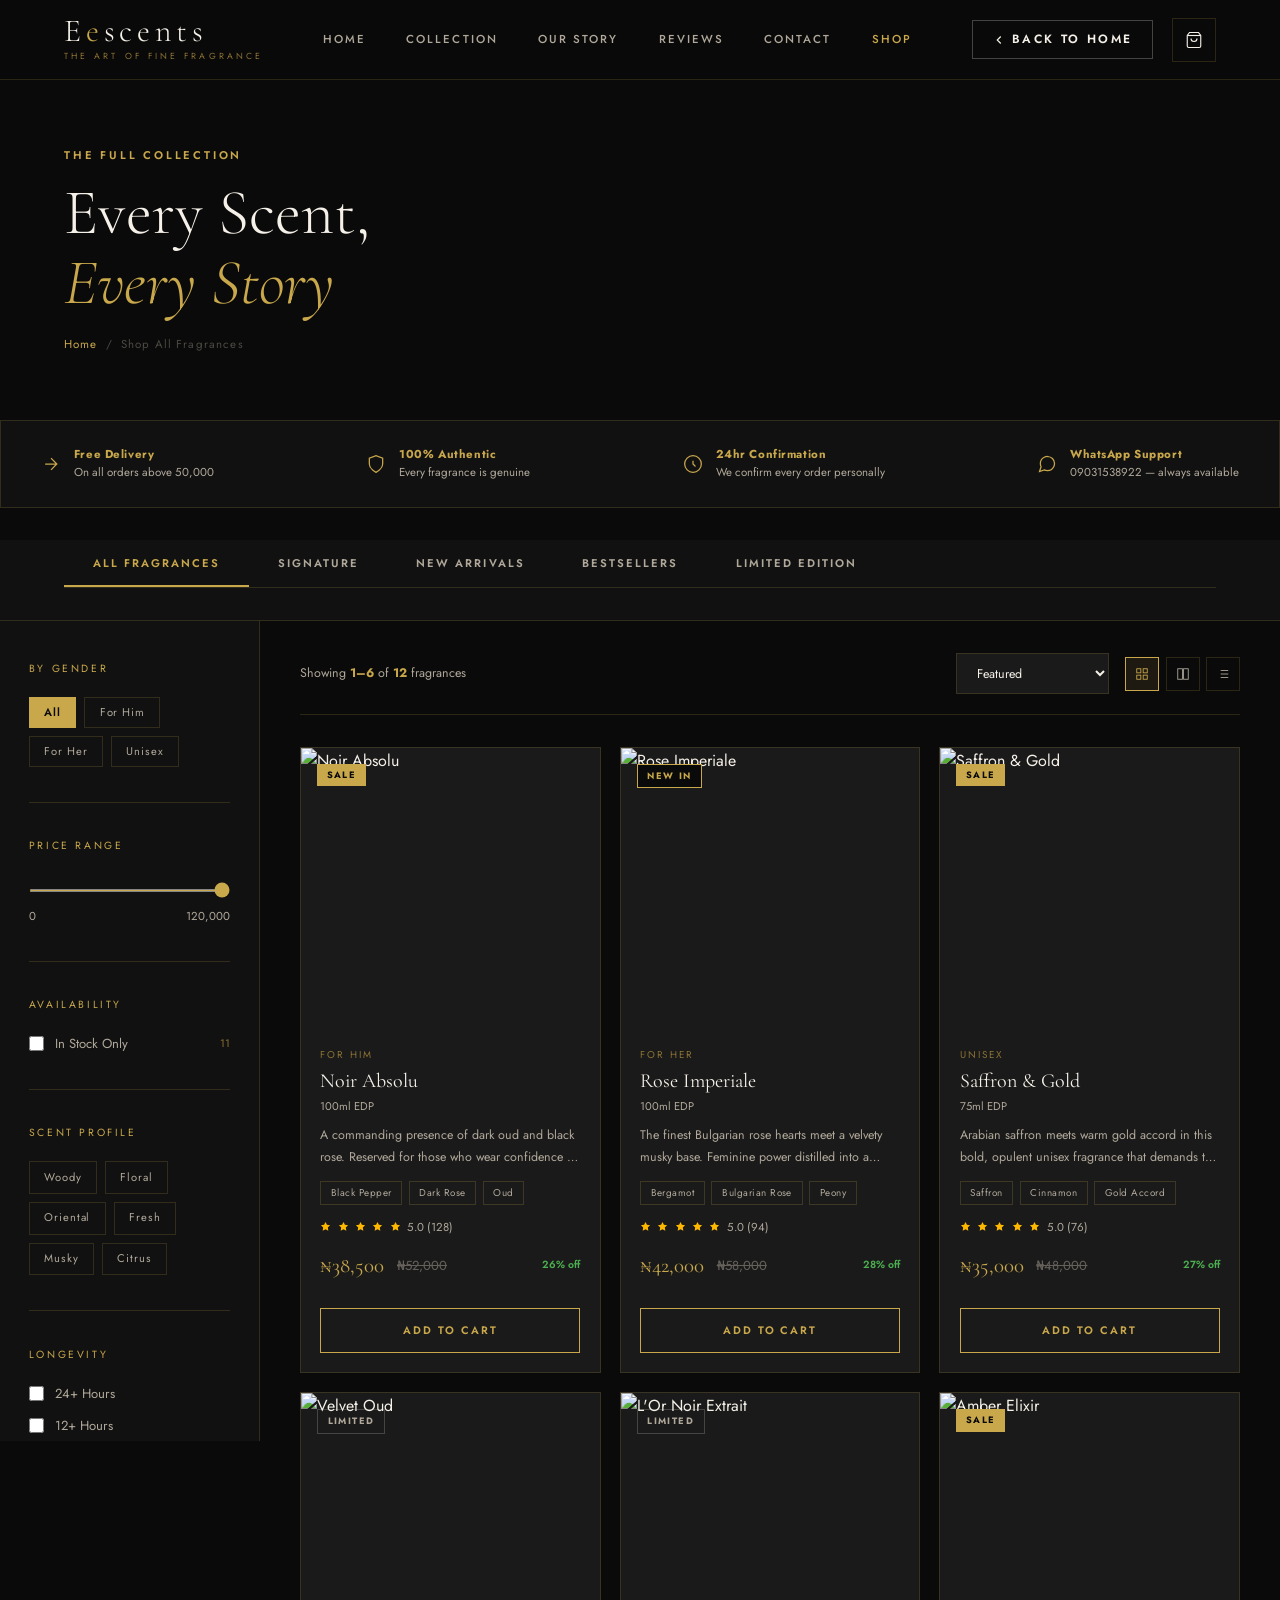
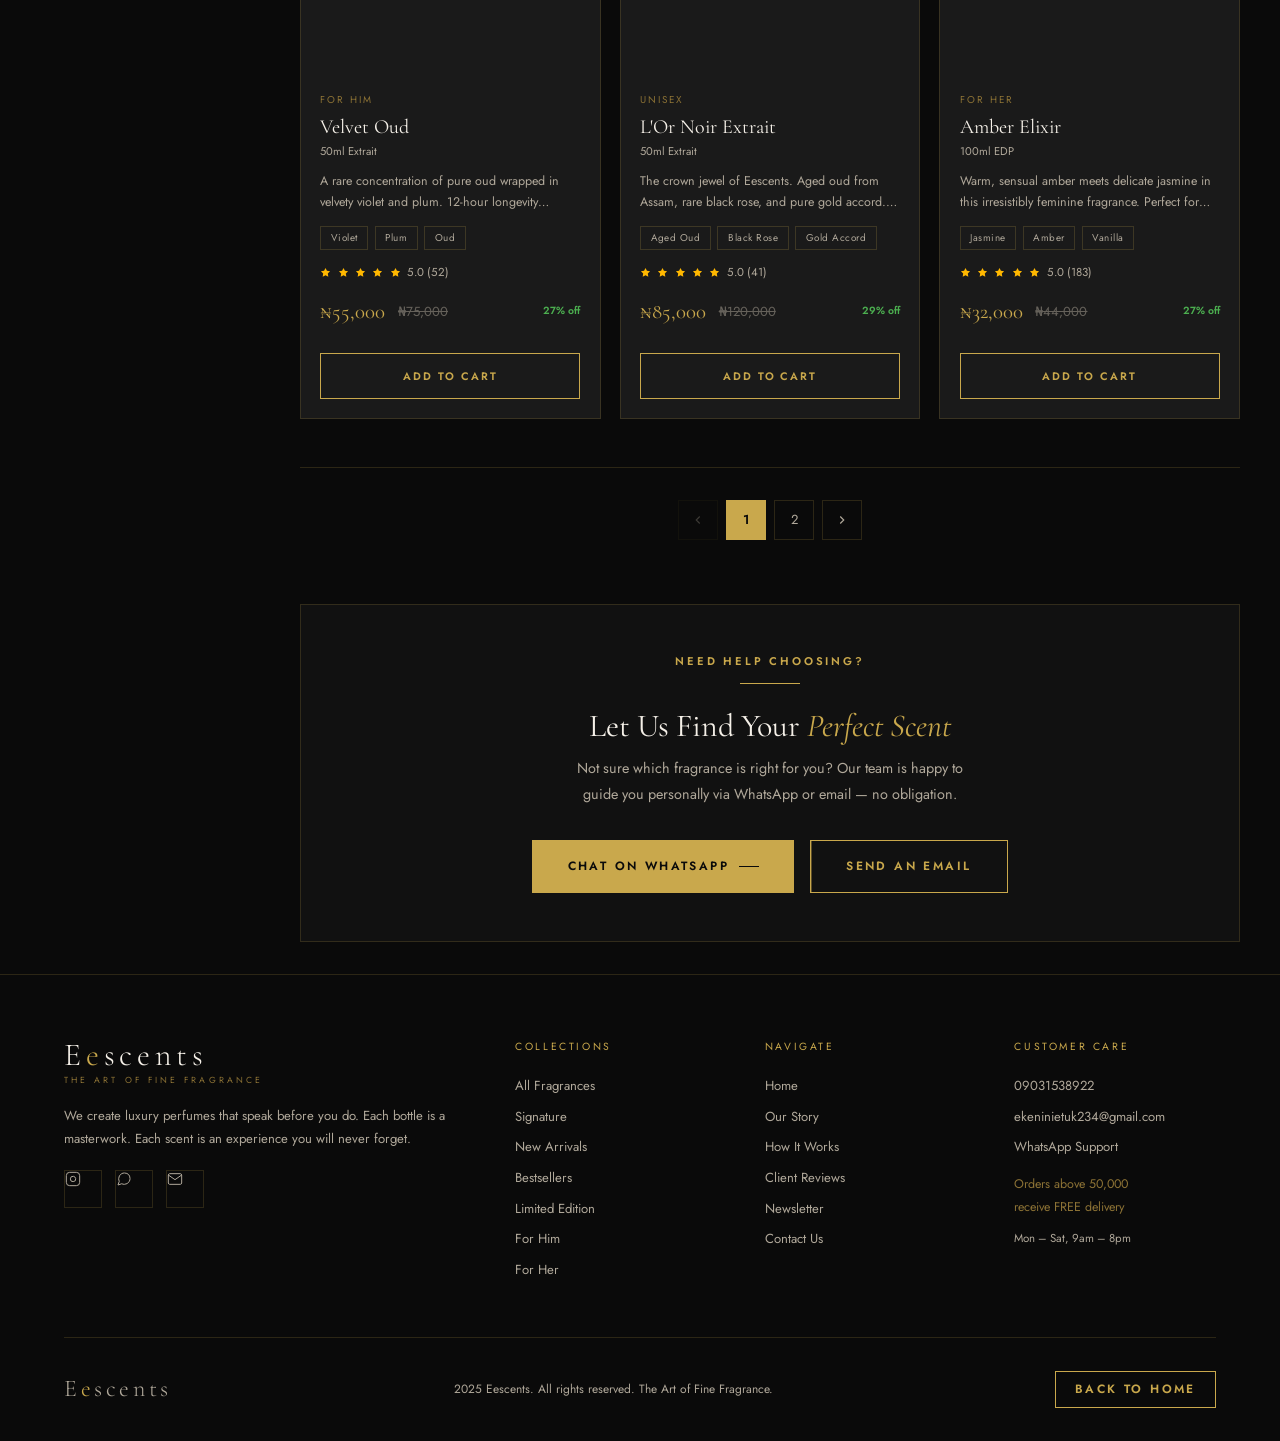
==== commit 3692dd45: "ch" ====
--- a/shop.html
+++ b/shop.html
@@ -6,20 +6,30 @@
   <meta name="description" content="Shop Eescents — Browse our full collection of luxury perfumes. Filter by gender, collection, and price. Free delivery on orders above 50,000.">
   <title>Shop — Eescents Luxury Perfume House</title>
   <link rel="preconnect" href="https://fonts.googleapis.com">
+  <link rel="stylesheet" href="shop.css">
   <link rel="stylesheet" href="style.css">
-<link rel="stylesheet" href="shop.css">
 </head>
 <body>
 
-<!-- ============================================================
-  TOP NAVIGATION
-  ============================================================ -->
+<!-- MOBILE NAV OVERLAY -->
+<div class="mobile-nav-overlay" id="mobile-overlay"></div>
+
+<!-- MOBILE NAV -->
+<nav class="mobile-nav" id="mobile-nav">
+  <a href="index.html">Home</a>
+  <a href="index.html#collection">Collection</a>
+  <a href="index.html#about">Our Story</a>
+  <a href="index.html#testimonials">Reviews</a>
+  <a href="index.html#contact">Contact</a>
+  <a href="index.html#newsletter">Newsletter</a>
+</nav>
+
+<!-- STICKY NAV -->
 <header class="shop-top-nav">
   <a href="index.html" class="nav-logo" style="text-decoration:none;">
     <div class="nav-logo-text">E<span>e</span>scents</div>
     <div class="nav-logo-tagline">The Art of Fine Fragrance</div>
   </a>
-
   <nav class="nav-links">
     <a href="index.html">Home</a>
     <a href="index.html#collection">Collection</a>
@@ -28,7 +38,6 @@
     <a href="index.html#contact">Contact</a>
     <a href="shop.html" style="color:var(--gold);">Shop</a>
   </nav>
-
   <div class="nav-actions">
     <a href="index.html" class="btn btn-ghost" style="padding:0.55rem 1.2rem;">
       <span style="display:flex;align-items:center;gap:6px;">
@@ -36,7 +45,7 @@
         Back to Home
       </span>
     </a>
-    <button class="cart-btn" aria-label="Open cart">
+    <button class="cart-btn" id="open-cart-btn" aria-label="Open cart">
       <svg viewBox="0 0 24 24"><path d="M6 2L3 6v14a2 2 0 002 2h14a2 2 0 002-2V6l-3-4z"/><line x1="3" y1="6" x2="21" y2="6"/><path d="M16 10a4 4 0 01-8 0"/></svg>
       <span class="cart-count" id="cart-count-nav">0</span>
     </button>
@@ -46,20 +55,7 @@
   </div>
 </header>
 
-<!-- Mobile Nav -->
-<div class="mobile-nav-overlay" id="mobile-overlay"></div>
-<nav class="mobile-nav" id="mobile-nav">
-  <a href="index.html">Home</a>
-  <a href="index.html#collection">Collection</a>
-  <a href="index.html#about">Our Story</a>
-  <a href="index.html#testimonials">Reviews</a>
-  <a href="index.html#contact">Contact</a>
-  <a href="index.html#newsletter">Newsletter</a>
-</nav>
-
-<!-- ============================================================
-  SHOP HERO
-  ============================================================ -->
+<!-- HERO BANNER -->
 <div class="shop-hero">
   <div class="shop-hero-img"></div>
   <div class="shop-hero-overlay"></div>
@@ -74,44 +70,28 @@
   </div>
 </div>
 
-<!-- ============================================================
-  PROMO STRIP
-  ============================================================ -->
-<div class="promo-strip reveal">
+<!-- PROMO STRIP -->
+<div class="promo-strip">
   <div class="promo-strip-item">
     <svg viewBox="0 0 24 24"><path d="M5 12h14M12 5l7 7-7 7"/></svg>
-    <div>
-      <strong>Free Delivery</strong>
-      <span>On all orders above 50,000</span>
-    </div>
+    <div><strong>Free Delivery</strong><span>On all orders above 50,000</span></div>
   </div>
   <div class="promo-strip-item">
     <svg viewBox="0 0 24 24"><path d="M12 22s8-4 8-10V5l-8-3-8 3v7c0 6 8 10 8 10z"/></svg>
-    <div>
-      <strong>100% Authentic</strong>
-      <span>Every fragrance is genuine</span>
-    </div>
+    <div><strong>100% Authentic</strong><span>Every fragrance is genuine</span></div>
   </div>
   <div class="promo-strip-item">
     <svg viewBox="0 0 24 24"><circle cx="12" cy="12" r="10"/><path d="M12 8v4l3 3"/></svg>
-    <div>
-      <strong>24hr Confirmation</strong>
-      <span>We confirm every order personally</span>
-    </div>
+    <div><strong>24hr Confirmation</strong><span>We confirm every order personally</span></div>
   </div>
   <div class="promo-strip-item">
     <svg viewBox="0 0 24 24"><path d="M21 11.5a8.38 8.38 0 01-.9 3.8 8.5 8.5 0 01-7.6 4.7 8.38 8.38 0 01-3.8-.9L3 21l1.9-5.7a8.38 8.38 0 01-.9-3.8 8.5 8.5 0 014.7-7.6 8.38 8.38 0 013.8-.9h.5a8.48 8.48 0 018 8v.5z"/></svg>
-    <div>
-      <strong>WhatsApp Support</strong>
-      <span>09031538922 — always available</span>
-    </div>
-  </div>
-</div>
-
-<!-- ============================================================
-  COLLECTION TABS
-  ============================================================ -->
-<div style="padding:0 5%; background:var(--black-mid); border-bottom:1px solid var(--border);">
+    <div><strong>WhatsApp Support</strong><span>09031538922 — always available</span></div>
+  </div>
+</div>
+
+<!-- COLLECTION TABS -->
+<div style="padding:0 5%;background:var(--black-mid);border-bottom:1px solid var(--border);">
   <div class="collection-tabs">
     <button class="collection-tab active" data-col="all" onclick="setCollection('all')">All Fragrances</button>
     <button class="collection-tab" data-col="signature" onclick="setCollection('signature')">Signature</button>
@@ -121,19 +101,14 @@
   </div>
 </div>
 
-<!-- ============================================================
-  SHOP LAYOUT: SIDEBAR + MAIN
-  ============================================================ -->
+<!-- SHOP LAYOUT -->
 <div class="shop-layout">
 
-  <!-- SIDEBAR FILTERS (Desktop) -->
+  <!-- SIDEBAR (Desktop) -->
   <aside class="shop-sidebar">
 
     <div class="filter-section">
-      <div class="filter-title">
-        By Gender
-        <svg viewBox="0 0 24 24"><polyline points="6 9 12 15 18 9"/></svg>
-      </div>
+      <div class="filter-title">By Gender</div>
       <div class="filter-tags">
         <button class="filter-tag active" data-cat="all" onclick="setCategory('all')">All</button>
         <button class="filter-tag" data-cat="For Him" onclick="setCategory('For Him')">For Him</button>
@@ -143,24 +118,18 @@
     </div>
 
     <div class="filter-section">
-      <div class="filter-title">
-        Price Range
-        <svg viewBox="0 0 24 24"><polyline points="6 9 12 15 18 9"/></svg>
-      </div>
+      <div class="filter-title">Price Range</div>
       <div class="price-range">
         <input type="range" id="price-range" min="0" max="120000" value="120000" step="1000">
         <div class="price-labels">
-          <span>₦0</span>
-          <span id="price-max-label">₦120,000</span>
+          <span>0</span>
+          <span id="price-max-label">120,000</span>
         </div>
       </div>
     </div>
 
     <div class="filter-section">
-      <div class="filter-title">
-        Availability
-        <svg viewBox="0 0 24 24"><polyline points="6 9 12 15 18 9"/></svg>
-      </div>
+      <div class="filter-title">Availability</div>
       <div class="filter-list">
         <label class="filter-check">
           <input type="checkbox" id="filter-instock">
@@ -185,27 +154,32 @@
     <div class="filter-section" style="border-bottom:none;">
       <div class="filter-title">Longevity</div>
       <div class="filter-list">
-        <label class="filter-check"><input type="checkbox">24+ Hours</label>
-        <label class="filter-check"><input type="checkbox">12+ Hours</label>
-        <label class="filter-check"><input type="checkbox">8-12 Hours</label>
-        <label class="filter-check"><input type="checkbox">4-8 Hours</label>
+        <label class="filter-check"><input type="checkbox"> 24+ Hours</label>
+        <label class="filter-check"><input type="checkbox"> 12+ Hours</label>
+        <label class="filter-check"><input type="checkbox"> 8-12 Hours</label>
+        <label class="filter-check"><input type="checkbox"> 4-8 Hours</label>
       </div>
     </div>
 
     <button class="clear-filters" onclick="resetFilters()">Clear All Filters</button>
   </aside>
 
-  <!-- MAIN CONTENT -->
+  <!-- MAIN -->
   <main class="shop-main">
 
     <!-- Toolbar -->
     <div class="shop-toolbar">
       <div style="display:flex;align-items:center;gap:1rem;">
         <button class="filter-toggle-btn" id="filter-toggle-btn">
-          <svg viewBox="0 0 24 24"><line x1="4" y1="21" x2="4" y2="14"/><line x1="4" y1="10" x2="4" y2="3"/><line x1="12" y1="21" x2="12" y2="12"/><line x1="12" y1="8" x2="12" y2="3"/><line x1="20" y1="21" x2="20" y2="16"/><line x1="20" y1="12" x2="20" y2="3"/><line x1="1" y1="14" x2="7" y2="14"/><line x1="9" y1="8" x2="15" y2="8"/><line x1="17" y1="16" x2="23" y2="16"/></svg>
+          <svg viewBox="0 0 24 24">
+            <line x1="4" y1="21" x2="4" y2="14"/><line x1="4" y1="10" x2="4" y2="3"/>
+            <line x1="12" y1="21" x2="12" y2="12"/><line x1="12" y1="8" x2="12" y2="3"/>
+            <line x1="20" y1="21" x2="20" y2="16"/><line x1="20" y1="12" x2="20" y2="3"/>
+            <line x1="1" y1="14" x2="7" y2="14"/><line x1="9" y1="8" x2="15" y2="8"/><line x1="17" y1="16" x2="23" y2="16"/>
+          </svg>
           Filters
         </button>
-        <span class="results-count" id="results-count">Showing <strong>12</strong> fragrances</span>
+        <span class="results-count" id="results-count">Loading...</span>
       </div>
       <div class="toolbar-right">
         <select class="sort-select" id="sort-select">
@@ -229,42 +203,32 @@
       </div>
     </div>
 
-    <!-- Product Grid -->
-    <div class="shop-grid" id="shop-grid">
-      <!-- Rendered by JS -->
-    </div>
-
-    <!-- Pagination -->
-    <div class="pagination">
-      <button class="page-btn arrow">
-        <svg viewBox="0 0 24 24"><polyline points="15 18 9 12 15 6"/></svg>
-      </button>
-      <button class="page-btn active">1</button>
-      <button class="page-btn">2</button>
-      <button class="page-btn">3</button>
-      <span style="color:var(--white-dim);padding:0 0.5rem;">...</span>
-      <button class="page-btn">8</button>
-      <button class="page-btn arrow">
-        <svg viewBox="0 0 24 24"><polyline points="9 18 15 12 9 6"/></svg>
-      </button>
-    </div>
-
-    <!-- Shop CTA Banner -->
-    <div style="margin-top:4rem; background:var(--black-mid); border:1px solid var(--border); padding:3rem; text-align:center;" class="reveal">
+    <!-- Products — rendered by JS -->
+    <div class="shop-grid" id="shop-grid"></div>
+
+    <!-- Pagination — rendered by JS -->
+    <div class="pagination" id="pagination"></div>
+
+    <!-- Help Banner -->
+    <div style="margin-top:4rem;background:var(--black-mid);border:1px solid var(--border);padding:3rem;text-align:center;">
       <span class="label-text" style="display:block;margin-bottom:0.8rem;">Need Help Choosing?</span>
-      <h3 class="display-sm" style="margin-bottom:0.8rem;">Let Us Find Your<br><em style="font-style:italic;color:var(--gold);">Perfect Scent</em></h3>
-      <p class="body-text" style="max-width:420px;margin:0 auto 2rem;">Not sure which fragrance is right for you? Our team is happy to guide you personally to your ideal match.</p>
+      <div class="gold-line-center" style="margin-top:0.5rem;"></div>
+      <h3 style="font-family:var(--font-display);font-size:clamp(1.4rem,2.5vw,2.2rem);margin-bottom:0.8rem;">
+        Let Us Find Your <em style="font-style:italic;color:var(--gold);">Perfect Scent</em>
+      </h3>
+      <p style="font-size:0.9rem;color:var(--white-dim);max-width:420px;margin:0 auto 2rem;line-height:1.8;">
+        Not sure which fragrance is right for you? Our team is happy to guide you personally via WhatsApp or email — no obligation.
+      </p>
       <div style="display:flex;gap:1rem;justify-content:center;flex-wrap:wrap;">
         <a href="https://wa.me/2349031538922" target="_blank" class="btn btn-gold btn-arrow"><span>Chat on WhatsApp</span></a>
         <a href="mailto:ekeninietuk234@gmail.com" class="btn btn-outline"><span>Send an Email</span></a>
       </div>
     </div>
+
   </main>
 </div>
 
-<!-- ============================================================
-  MOBILE FILTER DRAWER
-  ============================================================ -->
+<!-- MOBILE FILTER DRAWER -->
 <div class="mobile-filter-overlay" id="mobile-filter-overlay"></div>
 <div class="mobile-filter-drawer" id="mobile-filter-drawer">
   <button class="mobile-filter-close" id="mobile-filter-close">
@@ -274,10 +238,10 @@
   <div class="filter-section">
     <div class="filter-title">By Gender</div>
     <div class="filter-tags">
-      <button class="filter-tag active" data-cat="all" onclick="setCategory('all');closeMobileFilter()">All</button>
-      <button class="filter-tag" data-cat="For Him" onclick="setCategory('For Him');closeMobileFilter()">For Him</button>
-      <button class="filter-tag" data-cat="For Her" onclick="setCategory('For Her');closeMobileFilter()">For Her</button>
-      <button class="filter-tag" data-cat="Unisex" onclick="setCategory('Unisex');closeMobileFilter()">Unisex</button>
+      <button class="filter-tag active" onclick="setCategory('all');closeMobileFilter()">All</button>
+      <button class="filter-tag" onclick="setCategory('For Him');closeMobileFilter()">For Him</button>
+      <button class="filter-tag" onclick="setCategory('For Her');closeMobileFilter()">For Her</button>
+      <button class="filter-tag" onclick="setCategory('Unisex');closeMobileFilter()">Unisex</button>
     </div>
   </div>
 
@@ -285,10 +249,10 @@
     <div class="filter-title">Price Range</div>
     <div class="price-range">
       <input type="range" min="0" max="120000" value="120000" step="1000"
-        oninput="priceMax=+this.value;updatePriceLabel(+this.value);applyFilters()">
+        oninput="priceMax=+this.value;document.getElementById('price-max-label-mob').textContent=Number(this.value).toLocaleString('en-NG');applyFilters()">
       <div class="price-labels">
-        <span>₦0</span>
-        <span id="price-max-label-mob">₦120,000</span>
+        <span>0</span>
+        <span id="price-max-label-mob">120,000</span>
       </div>
     </div>
   </div>
@@ -296,11 +260,11 @@
   <div class="filter-section">
     <div class="filter-title">Collection</div>
     <div class="filter-list">
-      <label class="filter-check" onclick="setCollection('all');closeMobileFilter()">All Collections</label>
-      <label class="filter-check" onclick="setCollection('signature');closeMobileFilter()">Signature</label>
-      <label class="filter-check" onclick="setCollection('new');closeMobileFilter()">New Arrivals</label>
-      <label class="filter-check" onclick="setCollection('bestsellers');closeMobileFilter()">Bestsellers</label>
-      <label class="filter-check" onclick="setCollection('limited');closeMobileFilter()">Limited Edition</label>
+      <span class="filter-check" onclick="setCollection('all');closeMobileFilter()" style="cursor:pointer;">All Collections</span>
+      <span class="filter-check" onclick="setCollection('signature');closeMobileFilter()" style="cursor:pointer;">Signature</span>
+      <span class="filter-check" onclick="setCollection('new');closeMobileFilter()" style="cursor:pointer;">New Arrivals</span>
+      <span class="filter-check" onclick="setCollection('bestsellers');closeMobileFilter()" style="cursor:pointer;">Bestsellers</span>
+      <span class="filter-check" onclick="setCollection('limited');closeMobileFilter()" style="cursor:pointer;">Limited Edition</span>
     </div>
   </div>
 
@@ -310,41 +274,40 @@
   </button>
 </div>
 
-<!-- ============================================================
-  QUICK VIEW MODAL
-  ============================================================ -->
+<!-- QUICK VIEW MODAL -->
 <div class="quickview-overlay" id="quickview-overlay">
   <div class="quickview-box">
     <div class="quickview-img">
       <img id="qv-img" src="" alt="">
-      <button class="quickview-close" id="quickview-close">
+      <button class="quickview-close" id="quickview-close" aria-label="Close">
         <svg viewBox="0 0 24 24"><line x1="18" y1="6" x2="6" y2="18"/><line x1="6" y1="6" x2="18" y2="18"/></svg>
       </button>
     </div>
     <div class="quickview-info">
       <div class="quickview-category" id="qv-category"></div>
       <h2 class="quickview-name" id="qv-name"></h2>
-      <div style="font-size:0.72rem;color:var(--white-dim);" id="qv-size"></div>
+      <div style="font-size:0.72rem;color:var(--white-dim);margin-bottom:0.3rem;" id="qv-size"></div>
       <p class="quickview-desc" id="qv-desc"></p>
-
       <div>
         <div class="quickview-notes-title" style="margin-bottom:0.6rem;">Scent Notes</div>
         <div class="quickview-notes" id="qv-notes"></div>
       </div>
-
-      <div style="display:flex;gap:2rem;font-size:0.78rem;color:var(--white-dim);">
-        <div><strong style="color:var(--gold-dim);display:block;font-size:0.62rem;letter-spacing:0.15em;text-transform:uppercase;margin-bottom:0.2rem;">Longevity</strong><span id="qv-longevity"></span></div>
-        <div><strong style="color:var(--gold-dim);display:block;font-size:0.62rem;letter-spacing:0.15em;text-transform:uppercase;margin-bottom:0.2rem;">Sillage</strong><span id="qv-sillage"></span></div>
-      </div>
-
-      <div id="qv-rating" style="display:flex;align-items:center;gap:4px;"></div>
-
+      <div style="display:flex;gap:2.5rem;font-size:0.82rem;color:var(--white-dim);">
+        <div>
+          <strong style="display:block;font-size:0.6rem;letter-spacing:0.18em;text-transform:uppercase;color:var(--gold-dim);margin-bottom:0.3rem;">Longevity</strong>
+          <span id="qv-longevity"></span>
+        </div>
+        <div>
+          <strong style="display:block;font-size:0.6rem;letter-spacing:0.18em;text-transform:uppercase;color:var(--gold-dim);margin-bottom:0.3rem;">Sillage</strong>
+          <span id="qv-sillage"></span>
+        </div>
+      </div>
+      <div id="qv-rating" style="display:flex;align-items:center;gap:4px;flex-wrap:wrap;"></div>
       <div class="quickview-price-row">
         <span class="quickview-price" id="qv-price"></span>
         <span class="quickview-old-price" id="qv-old-price"></span>
-        <span style="font-size:0.7rem;color:#4caf50;font-weight:600;" id="qv-discount"></span>
-      </div>
-
+        <span style="font-size:0.72rem;color:#4caf50;font-weight:600;margin-left:0.5rem;" id="qv-discount"></span>
+      </div>
       <div class="quickview-actions">
         <button id="qv-add-btn" class="btn btn-gold btn-arrow" style="width:100%;justify-content:center;"><span>Add to Cart</span></button>
         <a href="index.html#contact" class="btn btn-ghost" style="width:100%;justify-content:center;"><span>Ask About This Fragrance</span></a>
@@ -353,38 +316,47 @@
   </div>
 </div>
 
-<!-- ============================================================
-  FOOTER
-  ============================================================ -->
+<!-- FOOTER -->
 <footer>
   <div class="footer-top">
+
     <div class="footer-col">
       <div class="nav-logo" style="margin-bottom:1rem;">
         <div class="nav-logo-text">E<span>e</span>scents</div>
         <div class="nav-logo-tagline">The Art of Fine Fragrance</div>
       </div>
       <p>We create luxury perfumes that speak before you do. Each bottle is a masterwork. Each scent is an experience you will never forget.</p>
-      <div class="footer-social" style="margin-top:1.2rem;">
+      <div class="footer-social">
         <a href="#" class="social-icon" aria-label="Instagram">
-          <svg viewBox="0 0 24 24" style="width:16px;height:16px;stroke:var(--white-dim);fill:none;stroke-width:1.5;"><rect x="2" y="2" width="20" height="20" rx="5"/><path d="M16 11.37A4 4 0 1112.63 8 4 4 0 0116 11.37z"/><line x1="17.5" y1="6.5" x2="17.51" y2="6.5"/></svg>
+          <svg viewBox="0 0 24 24" style="width:16px;height:16px;stroke:var(--white-dim);fill:none;stroke-width:1.5;">
+            <rect x="2" y="2" width="20" height="20" rx="5"/>
+            <path d="M16 11.37A4 4 0 1112.63 8 4 4 0 0116 11.37z"/>
+            <line x1="17.5" y1="6.5" x2="17.51" y2="6.5"/>
+          </svg>
         </a>
-        <a href="https://wa.me/2349031538922" class="social-icon" aria-label="WhatsApp" target="_blank">
-          <svg viewBox="0 0 24 24" style="width:16px;height:16px;stroke:var(--white-dim);fill:none;stroke-width:1.5;"><path d="M21 11.5a8.38 8.38 0 01-.9 3.8 8.5 8.5 0 01-7.6 4.7 8.38 8.38 0 01-3.8-.9L3 21l1.9-5.7a8.38 8.38 0 01-.9-3.8 8.5 8.5 0 014.7-7.6 8.38 8.38 0 013.8-.9h.5a8.48 8.48 0 018 8v.5z"/></svg>
+        <a href="https://wa.me/2349031538922" target="_blank" class="social-icon" aria-label="WhatsApp">
+          <svg viewBox="0 0 24 24" style="width:16px;height:16px;stroke:var(--white-dim);fill:none;stroke-width:1.5;">
+            <path d="M21 11.5a8.38 8.38 0 01-.9 3.8 8.5 8.5 0 01-7.6 4.7 8.38 8.38 0 01-3.8-.9L3 21l1.9-5.7a8.38 8.38 0 01-.9-3.8 8.5 8.5 0 014.7-7.6 8.38 8.38 0 013.8-.9h.5a8.48 8.48 0 018 8v.5z"/>
+          </svg>
         </a>
         <a href="mailto:ekeninietuk234@gmail.com" class="social-icon" aria-label="Email">
-          <svg viewBox="0 0 24 24" style="width:16px;height:16px;stroke:var(--white-dim);fill:none;stroke-width:1.5;"><path d="M4 4h16c1.1 0 2 .9 2 2v12c0 1.1-.9 2-2 2H4c-1.1 0-2-.9-2-2V6c0-1.1.9-2 2-2z"/><polyline points="22,6 12,13 2,6"/></svg>
+          <svg viewBox="0 0 24 24" style="width:16px;height:16px;stroke:var(--white-dim);fill:none;stroke-width:1.5;">
+            <path d="M4 4h16c1.1 0 2 .9 2 2v12c0 1.1-.9 2-2 2H4c-1.1 0-2-.9-2-2V6c0-1.1.9-2 2-2z"/>
+            <polyline points="22,6 12,13 2,6"/>
+          </svg>
         </a>
       </div>
     </div>
 
     <div class="footer-col">
       <div class="footer-col-title">Collections</div>
-      <a href="#" onclick="setCollection('signature')">Signature Collection</a>
-      <a href="#" onclick="setCollection('new')">New Arrivals</a>
-      <a href="#" onclick="setCollection('bestsellers')">Bestsellers</a>
-      <a href="#" onclick="setCollection('limited')">Limited Edition</a>
-      <a href="#" onclick="setCategory('For Him')">For Him</a>
-      <a href="#" onclick="setCategory('For Her')">For Her</a>
+      <a href="#" onclick="setCollection('all');return false;">All Fragrances</a>
+      <a href="#" onclick="setCollection('signature');return false;">Signature</a>
+      <a href="#" onclick="setCollection('new');return false;">New Arrivals</a>
+      <a href="#" onclick="setCollection('bestsellers');return false;">Bestsellers</a>
+      <a href="#" onclick="setCollection('limited');return false;">Limited Edition</a>
+      <a href="#" onclick="setCategory('For Him');return false;">For Him</a>
+      <a href="#" onclick="setCategory('For Her');return false;">For Her</a>
     </div>
 
     <div class="footer-col">
@@ -405,23 +377,22 @@
       <p style="margin-top:1rem;font-size:0.78rem;color:var(--gold-dim);">Orders above 50,000<br>receive FREE delivery</p>
       <p style="margin-top:0.6rem;font-size:0.72rem;color:var(--white-dim);">Mon – Sat, 9am – 8pm</p>
     </div>
+
   </div>
 
   <div class="footer-bottom">
     <span class="footer-logo-text">E<span>e</span>scents</span>
-    <span>© 2025 Eescents. All rights reserved. The Art of Fine Fragrance.</span>
+    <span>2025 Eescents. All rights reserved. The Art of Fine Fragrance.</span>
     <a href="index.html" class="btn btn-outline" style="padding:0.5rem 1.2rem;"><span>Back to Home</span></a>
   </div>
 </footer>
 
-<!-- ============================================================
-  CART DRAWER
-  ============================================================ -->
+<!-- CART DRAWER -->
 <div class="cart-overlay" id="cart-overlay"></div>
 <div class="cart-drawer" id="cart-drawer">
   <div class="cart-header">
     <h2 class="cart-title">Your Cart</h2>
-    <button class="cart-close" id="cart-close">
+    <button class="cart-close" id="cart-close" aria-label="Close cart">
       <svg viewBox="0 0 24 24"><line x1="18" y1="6" x2="6" y2="18"/><line x1="6" y1="6" x2="18" y2="18"/></svg>
     </button>
   </div>
@@ -434,11 +405,11 @@
   <div class="cart-footer" id="cart-footer" style="display:none;">
     <div class="cart-subtotal">
       <span>Subtotal</span>
-      <span id="cart-subtotal-val">₦0</span>
+      <span id="cart-subtotal-val">0</span>
     </div>
     <div class="cart-total">
       <span class="cart-total-label">Total</span>
-      <span class="cart-total-val" id="cart-total-val">₦0</span>
+      <span class="cart-total-val" id="cart-total-val">0</span>
     </div>
     <div class="free-delivery-note" id="free-delivery-note" style="display:none;">
       Free delivery applied on this order
@@ -447,18 +418,17 @@
   </div>
 </div>
 
-<!-- ============================================================
-  CHECKOUT MODAL
-  ============================================================ -->
+<!-- CHECKOUT MODAL -->
 <div class="modal-overlay" id="checkout-modal">
   <div class="modal-box">
     <div class="modal-header">
       <h2 class="modal-title">Complete Your Order</h2>
-      <button class="modal-close" id="modal-close">
+      <button class="modal-close" id="modal-close" aria-label="Close">
         <svg viewBox="0 0 24 24"><line x1="18" y1="6" x2="6" y2="18"/><line x1="6" y1="6" x2="18" y2="18"/></svg>
       </button>
     </div>
     <div class="modal-body">
+
       <div class="modal-section-title">Order Summary</div>
       <div class="modal-order-list" id="modal-order-list"></div>
 
@@ -486,11 +456,13 @@
         <div class="payment-detail">Bank: <strong>Moniepoint</strong></div>
         <div class="payment-detail">Account Number: <strong>9031538922</strong></div>
         <div class="payment-detail">Account Name: <strong>David Isaac Akpan</strong></div>
-        <p class="payment-note">After completing your transfer, click the button below. We will contact you immediately to confirm payment and arrange delivery.</p>
+        <p class="payment-note">After completing your transfer, click the button below to submit your order via WhatsApp. We will contact you immediately to confirm payment and arrange delivery.</p>
       </div>
 
       <button class="whatsapp-btn" id="submit-order-btn">
-        <svg viewBox="0 0 24 24" xmlns="http://www.w3.org/2000/svg"><path d="M17.472 14.382c-.297-.149-1.758-.867-2.03-.967-.273-.099-.471-.148-.67.15-.197.297-.767.966-.94 1.164-.173.199-.347.223-.644.075-.297-.15-1.255-.463-2.39-1.475-.883-.788-1.48-1.761-1.653-2.059-.173-.297-.018-.458.13-.606.134-.133.298-.347.446-.52.149-.174.198-.298.298-.497.099-.198.05-.371-.025-.52-.075-.149-.669-1.612-.916-2.207-.242-.579-.487-.5-.669-.51-.173-.008-.371-.01-.57-.01-.198 0-.52.074-.792.372-.272.297-1.04 1.016-1.04 2.479 0 1.462 1.065 2.875 1.213 3.074.149.198 2.096 3.2 5.077 4.487.709.306 1.262.489 1.694.625.712.227 1.36.195 1.871.118.571-.085 1.758-.719 2.006-1.413.248-.694.248-1.289.173-1.413-.074-.124-.272-.198-.57-.347m-5.421 7.403h-.004a9.87 9.87 0 01-5.031-1.378l-.361-.214-3.741.982.998-3.648-.235-.374a9.86 9.86 0 01-1.51-5.26c.001-5.45 4.436-9.884 9.888-9.884 2.64 0 5.122 1.03 6.988 2.898a9.825 9.825 0 012.893 6.994c-.003 5.45-4.437 9.884-9.885 9.884m8.413-18.297A11.815 11.815 0 0012.05 0C5.495 0 .16 5.335.157 11.892c0 2.096.547 4.142 1.588 5.945L.057 24l6.305-1.654a11.882 11.882 0 005.683 1.448h.005c6.554 0 11.89-5.335 11.893-11.893a11.821 11.821 0 00-3.48-8.413z"/></svg>
+        <svg viewBox="0 0 24 24" xmlns="http://www.w3.org/2000/svg">
+          <path d="M17.472 14.382c-.297-.149-1.758-.867-2.03-.967-.273-.099-.471-.148-.67.15-.197.297-.767.966-.94 1.164-.173.199-.347.223-.644.075-.297-.15-1.255-.463-2.39-1.475-.883-.788-1.48-1.761-1.653-2.059-.173-.297-.018-.458.13-.606.134-.133.298-.347.446-.52.149-.174.198-.298.298-.497.099-.198.05-.371-.025-.52-.075-.149-.669-1.612-.916-2.207-.242-.579-.487-.5-.669-.51-.173-.008-.371-.01-.57-.01-.198 0-.52.074-.792.372-.272.297-1.04 1.016-1.04 2.479 0 1.462 1.065 2.875 1.213 3.074.149.198 2.096 3.2 5.077 4.487.709.306 1.262.489 1.694.625.712.227 1.36.195 1.871.118.571-.085 1.758-.719 2.006-1.413.248-.694.248-1.289.173-1.413-.074-.124-.272-.198-.57-.347m-5.421 7.403h-.004a9.87 9.87 0 01-5.031-1.378l-.361-.214-3.741.982.998-3.648-.235-.374a9.86 9.86 0 01-1.51-5.26c.001-5.45 4.436-9.884 9.888-9.884 2.64 0 5.122 1.03 6.988 2.898a9.825 9.825 0 012.893 6.994c-.003 5.45-4.437 9.884-9.885 9.884m8.413-18.297A11.815 11.815 0 0012.05 0C5.495 0 .16 5.335.157 11.892c0 2.096.547 4.142 1.588 5.945L.057 24l6.305-1.654a11.882 11.882 0 005.683 1.448h.005c6.554 0 11.89-5.335 11.893-11.893a11.821 11.821 0 00-3.48-8.413z"/>
+        </svg>
         I Have Paid — Submit Order via WhatsApp
       </button>
     </div>
@@ -504,21 +476,28 @@
 
 <script src="shop.js"></script>
 <script>
-  // Mobile nav (shared with index)
-  const hamburger = document.getElementById('hamburger');
-  const mobileNav = document.getElementById('mobile-nav');
-  const mobileOverlay = document.getElementById('mobile-overlay');
-  hamburger?.addEventListener('click', () => {
-    hamburger.classList.toggle('open');
-    mobileNav?.classList.toggle('open');
-    mobileOverlay?.classList.toggle('show');
-    document.body.style.overflow = mobileNav?.classList.contains('open') ? 'hidden' : '';
+  const _ham = document.getElementById('hamburger');
+  const _mnav = document.getElementById('mobile-nav');
+  const _movl = document.getElementById('mobile-overlay');
+  _ham && _ham.addEventListener('click', () => {
+    _ham.classList.toggle('open');
+    _mnav.classList.toggle('open');
+    _movl.classList.toggle('show');
+    document.body.style.overflow = _mnav.classList.contains('open') ? 'hidden' : '';
   });
-  mobileOverlay?.addEventListener('click', () => {
-    hamburger.classList.remove('open');
-    mobileNav?.classList.remove('open');
-    mobileOverlay?.classList.remove('show');
+  _movl && _movl.addEventListener('click', () => {
+    _ham.classList.remove('open');
+    _mnav.classList.remove('open');
+    _movl.classList.remove('show');
     document.body.style.overflow = '';
+  });
+  document.querySelectorAll('.mobile-nav a').forEach(a => {
+    a.addEventListener('click', () => {
+      _ham.classList.remove('open');
+      _mnav.classList.remove('open');
+      _movl.classList.remove('show');
+      document.body.style.overflow = '';
+    });
   });
 </script>
 </body>
